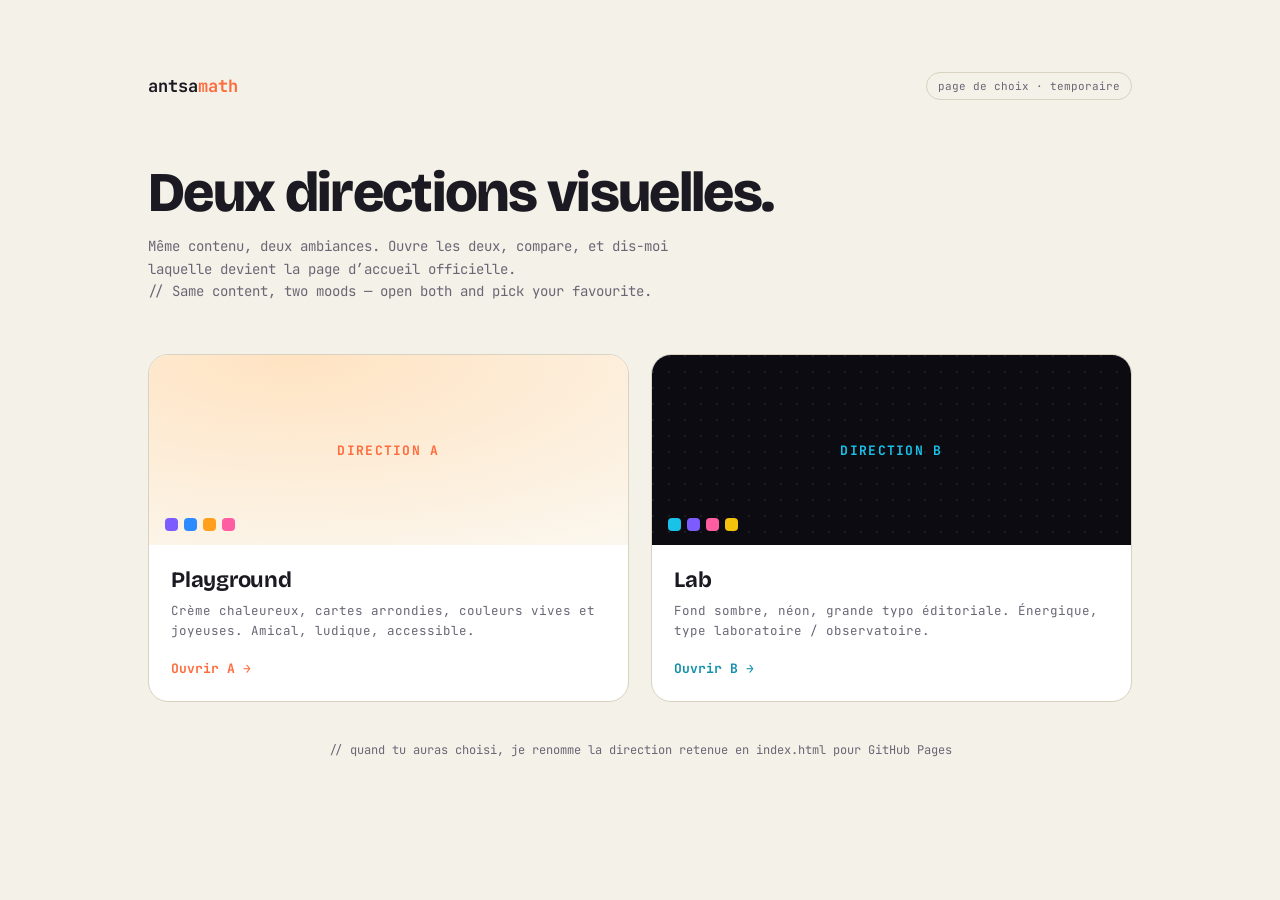
==== index.html @ d4db2d28 "accueil" ====
<!DOCTYPE html>
<html lang="fr">
<head>
<meta charset="UTF-8" />
<meta name="viewport" content="width=device-width, initial-scale=1.0" />
<title>antsamath — choisir une direction</title>
<link rel="preconnect" href="https://fonts.googleapis.com" />
<link rel="preconnect" href="https://fonts.gstatic.com" crossorigin />
<link href="https://fonts.googleapis.com/css2?family=Bricolage+Grotesque:opsz,wght@12..96,600;12..96,800&family=JetBrains+Mono:wght@500;700&display=swap" rel="stylesheet" />
<style>
  * { box-sizing: border-box; }
  :root {
    --bg: #F4F1E8; --ink: #1B1A22; --soft: #6A6675; --line: #DAD2C0;
    --disp: "Bricolage Grotesque", system-ui, sans-serif;
    --mono: "JetBrains Mono", ui-monospace, monospace;
  }
  body { margin: 0; font-family: var(--disp); background: var(--bg); color: var(--ink); min-height: 100vh; -webkit-font-smoothing: antialiased; }
  .wrap { max-width: 1080px; margin: 0 auto; padding: clamp(32px, 6vw, 72px) clamp(20px, 5vw, 48px) 56px; }
  .top { display: flex; align-items: center; justify-content: space-between; margin-bottom: clamp(36px, 7vw, 64px); }
  .brand { font-family: var(--mono); font-weight: 700; font-size: 17px; }
  .brand b { color: #FF6B3D; }
  .badge { font-family: var(--mono); font-size: 11px; color: var(--soft); border: 1px solid var(--line); padding: 6px 11px; border-radius: 999px; }
  h1 { font-weight: 800; letter-spacing: -.03em; font-size: clamp(30px, 6vw, 56px); line-height: 1.02; margin: 0 0 14px; text-wrap: balance; }
  .lede { font-family: var(--mono); font-size: 14px; color: var(--soft); max-width: 560px; line-height: 1.6; margin: 0 0 clamp(34px, 6vw, 52px); }
  .cards { display: grid; grid-template-columns: repeat(auto-fit, minmax(300px, 1fr)); gap: 22px; }
  .opt { display: flex; flex-direction: column; border: 1px solid var(--line); border-radius: 20px; overflow: hidden; background: #fff; transition: transform .2s, box-shadow .25s; }
  .opt:hover { transform: translateY(-6px); box-shadow: 0 22px 44px -22px rgba(0,0,0,.3); }
  .opt .preview { height: 190px; position: relative; overflow: hidden; }
  .opt.a .preview { background: radial-gradient(120% 120% at 30% 0%, #FFE3C2, #FBF7EE); }
  .opt.b .preview { background: #0B0B11; background-image: radial-gradient(circle at 1px 1px, rgba(255,255,255,.07) 1px, transparent 0); background-size: 16px 16px; }
  .opt .preview .glyph { position: absolute; inset: 0; display: grid; place-items: center; font-family: var(--mono); font-weight: 700; font-size: 13px; letter-spacing: .1em; text-transform: uppercase; }
  .opt.a .glyph { color: #FF6B3D; }
  .opt.b .glyph { color: #18C2E8; }
  .dots { position: absolute; bottom: 14px; left: 16px; display: flex; gap: 6px; }
  .dots i { width: 13px; height: 13px; border-radius: 4px; display: block; }
  .opt .body { padding: 22px 22px 24px; }
  .opt .body h2 { font-size: 22px; margin: 0 0 8px; letter-spacing: -.01em; }
  .opt .body p { font-family: var(--mono); font-size: 12.5px; color: var(--soft); line-height: 1.55; margin: 0 0 18px; }
  .go { font-family: var(--mono); font-size: 13px; font-weight: 700; display: inline-flex; align-items: center; gap: 8px; }
  .opt.a .go { color: #FF6B3D; }
  .opt.b .go { color: #1390ac; }
  .foot { font-family: var(--mono); font-size: 12px; color: var(--soft); margin-top: 40px; text-align: center; }
  a { color: inherit; text-decoration: none; }
</style>
</head>
<body>
  <div class="wrap">
    <div class="top">
      <span class="brand">antsa<b>math</b></span>
      <span class="badge">page de choix · temporaire</span>
    </div>
    <h1>Deux directions visuelles.</h1>
    <p class="lede">Même contenu, deux ambiances. Ouvre les deux, compare, et dis-moi laquelle devient la page d’accueil officielle. <br/>// Same content, two moods — open both and pick your favourite.</p>

    <div class="cards">
      <a class="opt a" href="playground.html">
        <div class="preview">
          <span class="glyph">Direction A</span>
          <span class="dots"><i style="background:#7C5CFF"></i><i style="background:#2E8BFF"></i><i style="background:#FF9F1C"></i><i style="background:#FF5DA2"></i></span>
        </div>
        <div class="body">
          <h2>Playground</h2>
          <p>Crème chaleureux, cartes arrondies, couleurs vives et joyeuses. Amical, ludique, accessible.</p>
          <span class="go">Ouvrir A →</span>
        </div>
      </a>

      <a class="opt b" href="lab.html">
        <div class="preview">
          <span class="glyph">Direction B</span>
          <span class="dots"><i style="background:#18C2E8"></i><i style="background:#7C5CFF"></i><i style="background:#FF5DA2"></i><i style="background:#F4C20D"></i></span>
        </div>
        <div class="body">
          <h2>Lab</h2>
          <p>Fond sombre, néon, grande typo éditoriale. Énergique, type laboratoire / observatoire.</p>
          <span class="go">Ouvrir B →</span>
        </div>
      </a>
    </div>

    <p class="foot">// quand tu auras choisi, je renomme la direction retenue en index.html pour GitHub Pages</p>
  </div>
</body>
</html>
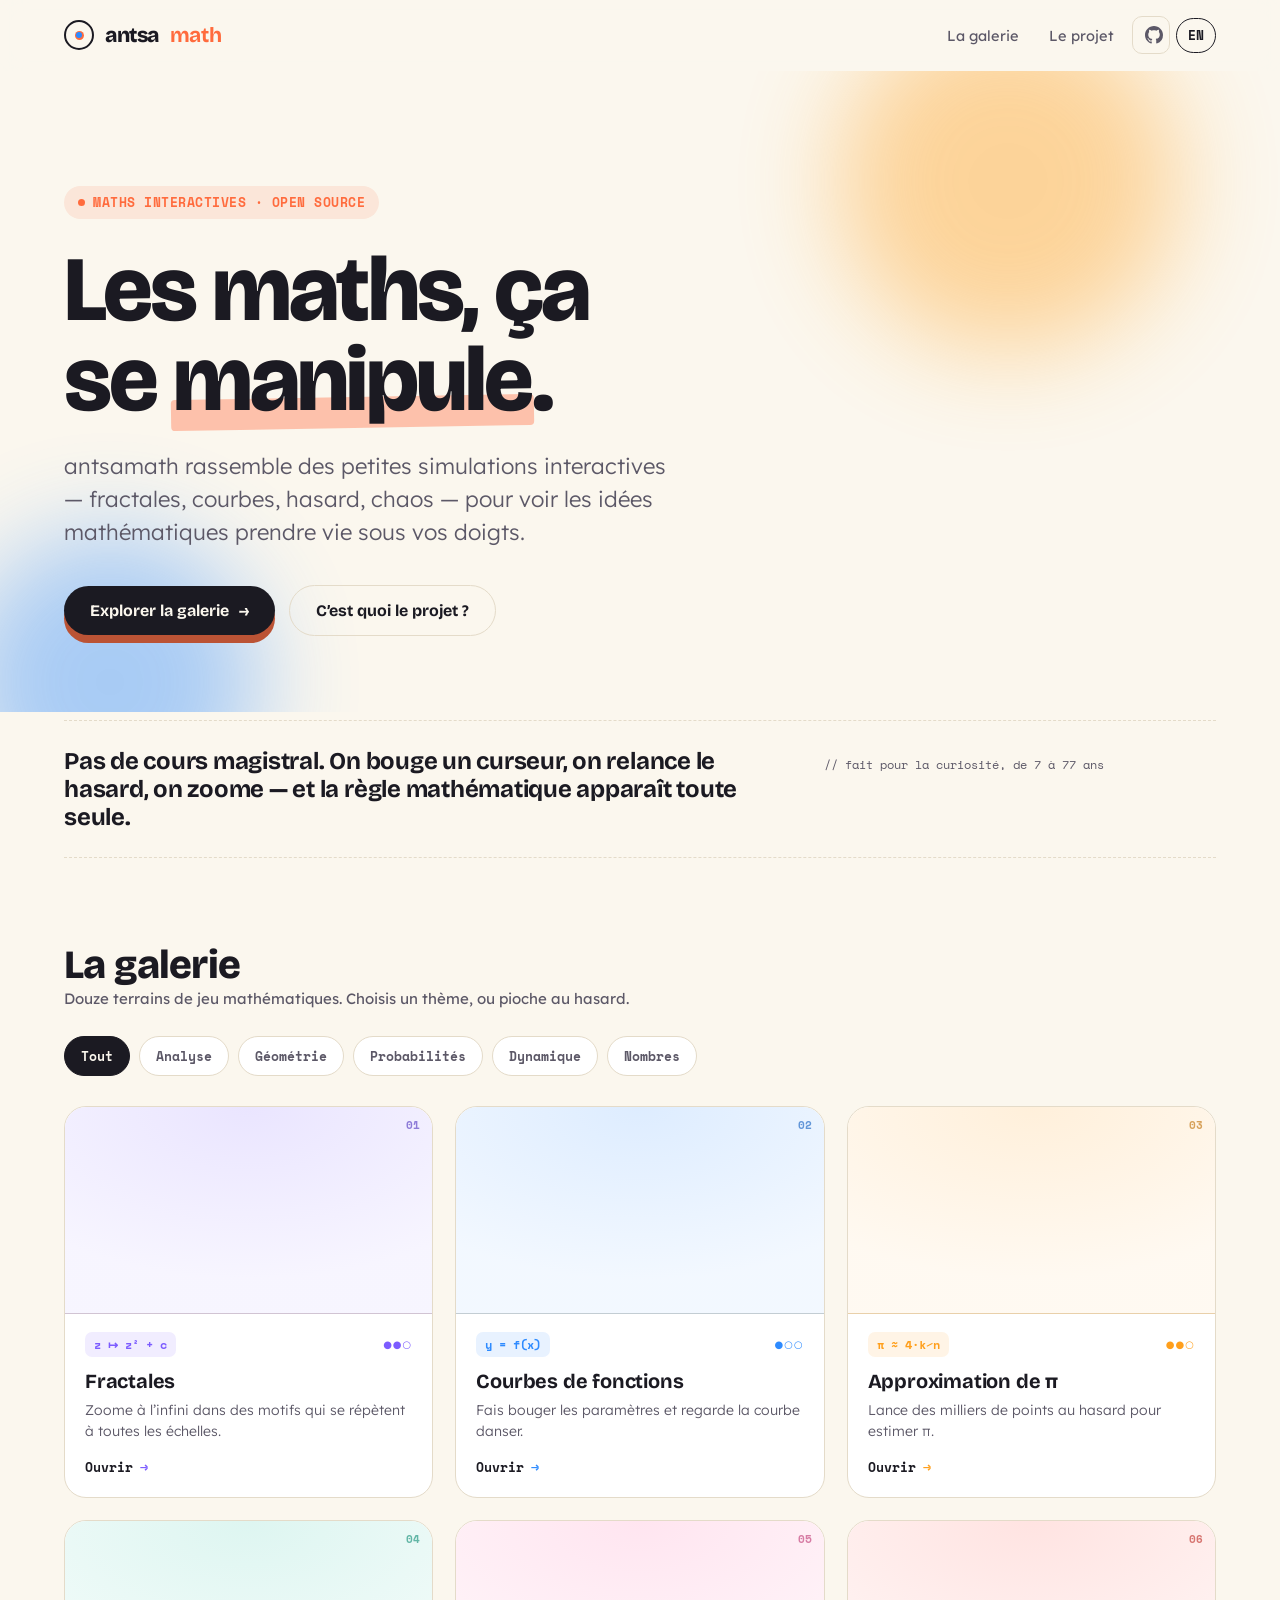
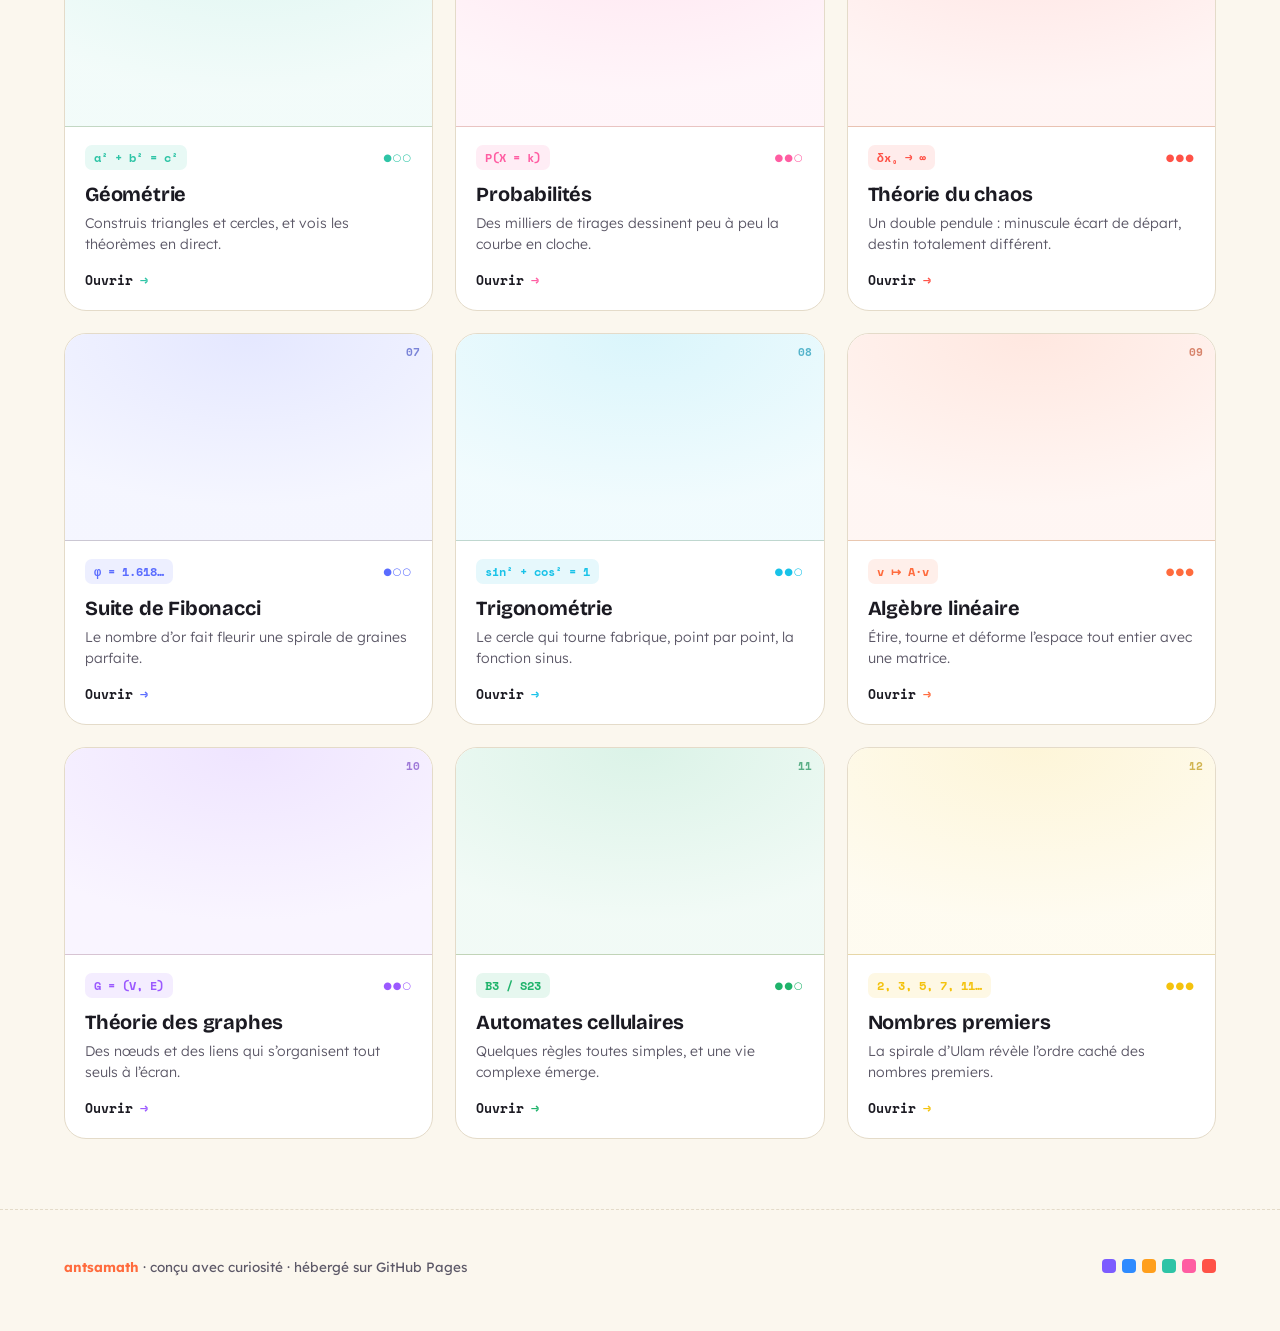
==== commit 8b58d8fd: "accueil vaovao" ====
--- a/index.html
+++ b/index.html
@@ -3,82 +3,242 @@
 <head>
 <meta charset="UTF-8" />
 <meta name="viewport" content="width=device-width, initial-scale=1.0" />
-<title>antsamath — choisir une direction</title>
+<title>antsamath — jouer avec les maths</title>
 <link rel="preconnect" href="https://fonts.googleapis.com" />
 <link rel="preconnect" href="https://fonts.gstatic.com" crossorigin />
-<link href="https://fonts.googleapis.com/css2?family=Bricolage+Grotesque:opsz,wght@12..96,600;12..96,800&family=JetBrains+Mono:wght@500;700&display=swap" rel="stylesheet" />
+<link href="https://fonts.googleapis.com/css2?family=Bricolage+Grotesque:opsz,wght@12..96,500;12..96,700;12..96,800&family=Lexend:wght@300;400;500;600&family=Space+Mono:wght@400;700&display=swap" rel="stylesheet" />
 <style>
+  :root {
+    --bg: #FBF7EE;
+    --bg-2: #F3ECDD;
+    --ink: #1B1A22;
+    --ink-soft: #5C5867;
+    --line: #E4DBC9;
+    --card: #FFFFFF;
+    --accent: #FF6B3D;
+    --display: "Bricolage Grotesque", system-ui, sans-serif;
+    --body: "Lexend", system-ui, sans-serif;
+    --mono: "Space Mono", ui-monospace, monospace;
+    --r: 22px;
+  }
   * { box-sizing: border-box; }
-  :root {
-    --bg: #F4F1E8; --ink: #1B1A22; --soft: #6A6675; --line: #DAD2C0;
-    --disp: "Bricolage Grotesque", system-ui, sans-serif;
-    --mono: "JetBrains Mono", ui-monospace, monospace;
-  }
-  body { margin: 0; font-family: var(--disp); background: var(--bg); color: var(--ink); min-height: 100vh; -webkit-font-smoothing: antialiased; }
-  .wrap { max-width: 1080px; margin: 0 auto; padding: clamp(32px, 6vw, 72px) clamp(20px, 5vw, 48px) 56px; }
-  .top { display: flex; align-items: center; justify-content: space-between; margin-bottom: clamp(36px, 7vw, 64px); }
-  .brand { font-family: var(--mono); font-weight: 700; font-size: 17px; }
-  .brand b { color: #FF6B3D; }
-  .badge { font-family: var(--mono); font-size: 11px; color: var(--soft); border: 1px solid var(--line); padding: 6px 11px; border-radius: 999px; }
-  h1 { font-weight: 800; letter-spacing: -.03em; font-size: clamp(30px, 6vw, 56px); line-height: 1.02; margin: 0 0 14px; text-wrap: balance; }
-  .lede { font-family: var(--mono); font-size: 14px; color: var(--soft); max-width: 560px; line-height: 1.6; margin: 0 0 clamp(34px, 6vw, 52px); }
-  .cards { display: grid; grid-template-columns: repeat(auto-fit, minmax(300px, 1fr)); gap: 22px; }
-  .opt { display: flex; flex-direction: column; border: 1px solid var(--line); border-radius: 20px; overflow: hidden; background: #fff; transition: transform .2s, box-shadow .25s; }
-  .opt:hover { transform: translateY(-6px); box-shadow: 0 22px 44px -22px rgba(0,0,0,.3); }
-  .opt .preview { height: 190px; position: relative; overflow: hidden; }
-  .opt.a .preview { background: radial-gradient(120% 120% at 30% 0%, #FFE3C2, #FBF7EE); }
-  .opt.b .preview { background: #0B0B11; background-image: radial-gradient(circle at 1px 1px, rgba(255,255,255,.07) 1px, transparent 0); background-size: 16px 16px; }
-  .opt .preview .glyph { position: absolute; inset: 0; display: grid; place-items: center; font-family: var(--mono); font-weight: 700; font-size: 13px; letter-spacing: .1em; text-transform: uppercase; }
-  .opt.a .glyph { color: #FF6B3D; }
-  .opt.b .glyph { color: #18C2E8; }
-  .dots { position: absolute; bottom: 14px; left: 16px; display: flex; gap: 6px; }
-  .dots i { width: 13px; height: 13px; border-radius: 4px; display: block; }
-  .opt .body { padding: 22px 22px 24px; }
-  .opt .body h2 { font-size: 22px; margin: 0 0 8px; letter-spacing: -.01em; }
-  .opt .body p { font-family: var(--mono); font-size: 12.5px; color: var(--soft); line-height: 1.55; margin: 0 0 18px; }
-  .go { font-family: var(--mono); font-size: 13px; font-weight: 700; display: inline-flex; align-items: center; gap: 8px; }
-  .opt.a .go { color: #FF6B3D; }
-  .opt.b .go { color: #1390ac; }
-  .foot { font-family: var(--mono); font-size: 12px; color: var(--soft); margin-top: 40px; text-align: center; }
+  html { scroll-behavior: smooth; }
+  body {
+    margin: 0;
+    font-family: var(--body);
+    background: var(--bg);
+    color: var(--ink);
+    -webkit-font-smoothing: antialiased;
+    overflow-x: hidden;
+  }
   a { color: inherit; text-decoration: none; }
+
+  /* ---------- NAV ---------- */
+  .nav {
+    position: sticky; top: 0; z-index: 50;
+    display: flex; align-items: center; gap: 18px;
+    padding: 16px clamp(18px, 5vw, 64px);
+    background: color-mix(in srgb, var(--bg) 82%, transparent);
+    backdrop-filter: blur(12px);
+    border-bottom: 1px solid transparent;
+    transition: border-color .3s, background .3s;
+  }
+  .nav.scrolled { border-bottom-color: var(--line); }
+  .brand { display: flex; align-items: center; gap: 11px; font-family: var(--display); font-weight: 800; font-size: 21px; letter-spacing: -.02em; }
+  .brand-mark { width: 30px; height: 30px; position: relative; flex: none; }
+  .brand-mark .orbit { position: absolute; inset: 0; border: 2px solid var(--ink); border-radius: 50%; }
+  .brand-mark .sun { position: absolute; top: 50%; left: 50%; width: 9px; height: 9px; margin: -4.5px; border-radius: 50%; background: var(--accent); }
+  .brand-mark .moon { position: absolute; top: 50%; left: 50%; width: 6px; height: 6px; margin: -3px; border-radius: 50%; background: #2E8BFF; transform-origin: -7px center; animation: orbit 4.5s linear infinite; }
+  @keyframes orbit { to { transform: rotate(360deg); } }
+  .brand b { color: var(--accent); }
+  .nav-spacer { flex: 1; }
+  .nav-links { display: flex; align-items: center; gap: 6px; }
+  .nav-links a { font-size: 14.5px; color: var(--ink-soft); padding: 8px 12px; border-radius: 10px; transition: color .2s, background .2s; }
+  .nav-links a:hover { color: var(--ink); background: var(--bg-2); }
+  .langbtn {
+    font-family: var(--mono); font-size: 12.5px; font-weight: 700;
+    border: 1.5px solid var(--ink); background: transparent; color: var(--ink);
+    padding: 7px 11px; border-radius: 999px; cursor: pointer; transition: all .2s;
+  }
+  .langbtn:hover { background: var(--ink); color: var(--bg); }
+  .gh { display: inline-grid; place-items: center; width: 38px; height: 38px; border-radius: 999px; border: 1.5px solid var(--line); transition: all .2s; }
+  .gh:hover { border-color: var(--ink); transform: rotate(-8deg); }
+  .gh svg { width: 18px; height: 18px; }
+
+  /* ---------- HERO ---------- */
+  .hero { position: relative; padding: clamp(56px, 9vw, 120px) clamp(18px, 5vw, 64px) clamp(40px, 6vw, 80px); overflow: hidden; }
+  #hero-canvas { position: absolute; inset: -10% -5% auto -5%; width: 110%; height: 130%; opacity: .55; pointer-events: none; z-index: 0; }
+  .hero-blob { position: absolute; border-radius: 50%; filter: blur(50px); opacity: .4; z-index: 0; pointer-events: none; }
+  .hero-inner { position: relative; z-index: 2; max-width: 980px; }
+  .kicker {
+    display: inline-flex; align-items: center; gap: 8px;
+    font-family: var(--mono); font-size: 12.5px; font-weight: 700; letter-spacing: .04em; text-transform: uppercase;
+    color: var(--accent); background: color-mix(in srgb, var(--accent) 12%, var(--bg));
+    padding: 7px 14px; border-radius: 999px; margin-bottom: 26px;
+  }
+  .kicker .pulse { width: 7px; height: 7px; border-radius: 50%; background: var(--accent); animation: pulse 1.6s ease-in-out infinite; }
+  @keyframes pulse { 0%,100% { opacity: 1; transform: scale(1); } 50% { opacity: .4; transform: scale(.7); } }
+  .hero h1 {
+    font-family: var(--display); font-weight: 800; letter-spacing: -.03em; line-height: .98;
+    font-size: clamp(42px, 8vw, 92px); margin: 0 0 24px; text-wrap: balance;
+  }
+  .hero h1 .hl { position: relative; white-space: nowrap; }
+  .hero h1 .hl::after { content: ""; position: absolute; left: -2px; right: -2px; bottom: .08em; height: .34em; background: color-mix(in srgb, var(--accent) 38%, transparent); border-radius: 4px; z-index: -1; transform: rotate(-1deg); }
+  .hero p.lede { font-size: clamp(17px, 2.2vw, 22px); line-height: 1.5; color: var(--ink-soft); max-width: 620px; margin: 0 0 36px; font-weight: 300; }
+  .cta-row { display: flex; flex-wrap: wrap; gap: 14px; align-items: center; }
+  .btn {
+    display: inline-flex; align-items: center; gap: 10px;
+    font-family: var(--display); font-weight: 700; font-size: 16px;
+    padding: 15px 26px; border-radius: 999px; cursor: pointer; border: 0; transition: transform .15s, box-shadow .2s;
+  }
+  .btn-primary { background: var(--ink); color: var(--bg); box-shadow: 0 8px 0 0 color-mix(in srgb, var(--accent) 70%, var(--ink)); }
+  .btn-primary:hover { transform: translateY(-2px); box-shadow: 0 10px 0 0 color-mix(in srgb, var(--accent) 70%, var(--ink)); }
+  .btn-primary:active { transform: translateY(4px); box-shadow: 0 2px 0 0 color-mix(in srgb, var(--accent) 70%, var(--ink)); }
+  .btn-ghost { background: transparent; color: var(--ink); border: 1.5px solid var(--line); }
+  .btn-ghost:hover { border-color: var(--ink); transform: translateY(-2px); }
+
+  /* ---------- MISSION STRIP ---------- */
+  .mission { padding: 8px clamp(18px, 5vw, 64px) 6px; }
+  .mission-inner {
+    border-top: 1px dashed var(--line); border-bottom: 1px dashed var(--line);
+    padding: 26px 0; display: flex; flex-wrap: wrap; gap: 14px 40px; align-items: baseline;
+  }
+  .mission-inner .big { font-family: var(--display); font-weight: 700; font-size: clamp(18px, 2.4vw, 24px); letter-spacing: -.01em; max-width: 720px; }
+  .mission-inner .tag { font-family: var(--mono); font-size: 12px; color: var(--ink-soft); }
+
+  /* ---------- GALLERY ---------- */
+  .gallery-wrap { padding: clamp(44px, 6vw, 80px) clamp(18px, 5vw, 64px) 40px; }
+  .gh-head { display: flex; flex-wrap: wrap; align-items: flex-end; justify-content: space-between; gap: 18px; margin-bottom: 28px; }
+  .gh-head h2 { font-family: var(--display); font-weight: 800; font-size: clamp(26px, 4vw, 40px); letter-spacing: -.02em; margin: 0; }
+  .gh-head .sub { color: var(--ink-soft); font-size: 15px; }
+  .filters { display: flex; flex-wrap: wrap; gap: 9px; margin-bottom: 30px; }
+  .chip {
+    font-family: var(--mono); font-size: 13px; font-weight: 700;
+    padding: 9px 16px; border-radius: 999px; cursor: pointer;
+    border: 1.5px solid var(--line); background: var(--card); color: var(--ink-soft);
+    transition: all .18s;
+  }
+  .chip:hover { border-color: var(--ink); color: var(--ink); }
+  .chip.active { background: var(--ink); color: var(--bg); border-color: var(--ink); }
+
+  .grid { display: grid; grid-template-columns: repeat(auto-fill, minmax(280px, 1fr)); gap: 22px; }
+  .card {
+    display: flex; flex-direction: column; background: var(--card);
+    border: 1px solid var(--line); border-radius: var(--r); overflow: hidden;
+    transition: transform .22s cubic-bezier(.2,.9,.3,1.2), box-shadow .22s, border-color .22s;
+    position: relative;
+  }
+  .card.is-hidden { display: none; }
+  .card:hover { transform: translateY(-7px); border-color: color-mix(in srgb, var(--c) 55%, var(--line)); box-shadow: 0 18px 38px -16px color-mix(in srgb, var(--c) 60%, transparent); }
+  .thumb {
+    position: relative; aspect-ratio: 16 / 9;
+    background:
+      radial-gradient(120% 120% at 50% 0%, color-mix(in srgb, var(--c) 16%, #fff) 0%, color-mix(in srgb, var(--c) 6%, #fff) 70%);
+    border-bottom: 1px solid color-mix(in srgb, var(--c) 18%, var(--line));
+    transition: background .25s;
+  }
+  .card:hover .thumb { background: radial-gradient(120% 120% at 50% 0%, color-mix(in srgb, var(--c) 26%, #fff) 0%, color-mix(in srgb, var(--c) 10%, #fff) 70%); }
+  .thumb canvas { position: absolute; inset: 0; width: 100%; height: 100%; }
+  .thumb .num { position: absolute; top: 10px; right: 12px; font-family: var(--mono); font-size: 11px; font-weight: 700; color: color-mix(in srgb, var(--c) 75%, var(--ink)); opacity: .7; }
+  .cbody { padding: 18px 20px 20px; display: flex; flex-direction: column; flex: 1; }
+  .ctop { display: flex; align-items: center; justify-content: space-between; gap: 10px; margin-bottom: 12px; }
+  .formula { font-family: var(--mono); font-size: 12px; font-weight: 700; color: var(--c); background: color-mix(in srgb, var(--c) 11%, #fff); padding: 4px 9px; border-radius: 7px; white-space: nowrap; }
+  .level { font-size: 10px; letter-spacing: 1px; color: var(--c); }
+  .ctitle { font-family: var(--display); font-weight: 700; font-size: 20px; letter-spacing: -.01em; margin: 0 0 7px; }
+  .cdesc { font-size: 14px; line-height: 1.5; color: var(--ink-soft); margin: 0 0 16px; font-weight: 300; flex: 1; }
+  .copen { display: inline-flex; align-items: center; gap: 7px; font-family: var(--mono); font-size: 12.5px; font-weight: 700; color: var(--ink); }
+  .copen-arr { transition: transform .2s; color: var(--c); }
+  .card:hover .copen-arr { transform: translateX(5px); }
+
+  /* ---------- FOOTER ---------- */
+  footer { padding: 48px clamp(18px, 5vw, 64px) 56px; border-top: 1px dashed var(--line); margin-top: 30px; }
+  .foot-inner { display: flex; flex-wrap: wrap; gap: 20px; align-items: center; justify-content: space-between; }
+  .foot-inner .fnote { font-size: 13.5px; color: var(--ink-soft); }
+  .foot-inner .fnote b { color: var(--accent); }
+  .swatches { display: flex; gap: 6px; }
+  .swatches i { width: 14px; height: 14px; border-radius: 4px; display: block; }
+
+  /* ---------- TOAST ---------- */
+  .toast {
+    position: fixed; left: 50%; bottom: 28px; transform: translate(-50%, 20px);
+    background: var(--ink); color: var(--bg); font-family: var(--mono); font-size: 13px; font-weight: 700;
+    padding: 13px 20px; border-radius: 999px; z-index: 100; opacity: 0; pointer-events: none;
+    transition: opacity .25s, transform .25s; box-shadow: 0 14px 30px -10px rgba(0,0,0,.4);
+  }
+  .toast.show { opacity: 1; transform: translate(-50%, 0); }
+
+  @media (max-width: 640px) {
+    .nav-links a:not(.gh) { display: none; }
+  }
 </style>
 </head>
 <body>
-  <div class="wrap">
-    <div class="top">
-      <span class="brand">antsa<b>math</b></span>
-      <span class="badge">page de choix · temporaire</span>
-    </div>
-    <h1>Deux directions visuelles.</h1>
-    <p class="lede">Même contenu, deux ambiances. Ouvre les deux, compare, et dis-moi laquelle devient la page d’accueil officielle. <br/>// Same content, two moods — open both and pick your favourite.</p>
-
-    <div class="cards">
-      <a class="opt a" href="playground.html">
-        <div class="preview">
-          <span class="glyph">Direction A</span>
-          <span class="dots"><i style="background:#7C5CFF"></i><i style="background:#2E8BFF"></i><i style="background:#FF9F1C"></i><i style="background:#FF5DA2"></i></span>
-        </div>
-        <div class="body">
-          <h2>Playground</h2>
-          <p>Crème chaleureux, cartes arrondies, couleurs vives et joyeuses. Amical, ludique, accessible.</p>
-          <span class="go">Ouvrir A →</span>
-        </div>
+  <nav class="nav" id="nav">
+    <a href="#" class="brand">
+      <span class="brand-mark"><span class="orbit"></span><span class="sun"></span><span class="moon"></span></span>
+      antsa<b>math</b>
+    </a>
+    <span class="nav-spacer"></span>
+    <div class="nav-links">
+      <a href="#galerie" data-fr="La galerie" data-en="The gallery">La galerie</a>
+      <a href="#mission" data-fr="Le projet" data-en="The project">Le projet</a>
+      <a class="gh" href="https://github.com" target="_blank" rel="noopener" aria-label="GitHub">
+        <svg viewBox="0 0 16 16" fill="currentColor"><path d="M8 0C3.58 0 0 3.58 0 8c0 3.54 2.29 6.53 5.47 7.59.4.07.55-.17.55-.38 0-.19-.01-.82-.01-1.49-2.01.37-2.53-.49-2.69-.94-.09-.23-.48-.94-.82-1.13-.28-.15-.68-.52-.01-.53.63-.01 1.08.58 1.23.82.72 1.21 1.87.87 2.33.66.07-.52.28-.87.51-1.07-1.78-.2-3.64-.89-3.64-3.95 0-.87.31-1.59.82-2.15-.08-.2-.36-1.02.08-2.12 0 0 .67-.21 2.2.82.64-.18 1.32-.27 2-.27.68 0 1.36.09 2 .27 1.53-1.04 2.2-.82 2.2-.82.44 1.1.16 1.92.08 2.12.51.56.82 1.27.82 2.15 0 3.07-1.87 3.75-3.65 3.95.29.25.54.73.54 1.48 0 1.07-.01 1.93-.01 2.2 0 .21.15.46.55.38A8.01 8.01 0 0016 8c0-4.42-3.58-8-8-8z"/></svg>
       </a>
-
-      <a class="opt b" href="lab.html">
-        <div class="preview">
-          <span class="glyph">Direction B</span>
-          <span class="dots"><i style="background:#18C2E8"></i><i style="background:#7C5CFF"></i><i style="background:#FF5DA2"></i><i style="background:#F4C20D"></i></span>
-        </div>
-        <div class="body">
-          <h2>Lab</h2>
-          <p>Fond sombre, néon, grande typo éditoriale. Énergique, type laboratoire / observatoire.</p>
-          <span class="go">Ouvrir B →</span>
-        </div>
-      </a>
-    </div>
-
-    <p class="foot">// quand tu auras choisi, je renomme la direction retenue en index.html pour GitHub Pages</p>
-  </div>
+      <button class="langbtn" type="button">EN</button>
+    </div>
+  </nav>
+
+  <header class="hero">
+    <canvas id="hero-canvas"></canvas>
+    <div class="hero-blob" style="width:340px;height:340px;background:#FF9F1C;top:-60px;right:8%;"></div>
+    <div class="hero-blob" style="width:300px;height:300px;background:#2E8BFF;bottom:-120px;left:-40px;"></div>
+    <div class="hero-inner">
+      <span class="kicker"><span class="pulse"></span><span data-fr="Maths interactives · open source" data-en="Interactive maths · open source">Maths interactives · open source</span></span>
+      <h1 data-html="1" data-fr="Les maths, ça se &lt;span class='hl'&gt;manipule&lt;/span&gt;." data-en="Maths you can &lt;span class='hl'&gt;play with&lt;/span&gt;.">Les maths, ça se <span class="hl">manipule</span>.</h1>
+      <p class="lede" data-fr="antsamath rassemble des petites simulations interactives — fractales, courbes, hasard, chaos — pour voir les idées mathématiques prendre vie sous vos doigts." data-en="antsamath gathers tiny interactive simulations — fractals, curves, randomness, chaos — so you can watch mathematical ideas come alive under your fingers.">antsamath rassemble des petites simulations interactives — fractales, courbes, hasard, chaos — pour voir les idées mathématiques prendre vie sous vos doigts.</p>
+      <div class="cta-row">
+        <a href="#galerie" class="btn btn-primary"><span data-fr="Explorer la galerie" data-en="Explore the gallery">Explorer la galerie</span> →</a>
+        <a href="#mission" class="btn btn-ghost" data-fr="C’est quoi le projet ?" data-en="What is this?">C’est quoi le projet ?</a>
+      </div>
+    </div>
+  </header>
+
+  <section class="mission" id="mission">
+    <div class="mission-inner">
+      <div class="big" data-fr="Pas de cours magistral. On bouge un curseur, on relance le hasard, on zoome — et la règle mathématique apparaît toute seule." data-en="No lecture. Move a slider, reroll the randomness, zoom in — and the maths rule reveals itself.">Pas de cours magistral. On bouge un curseur, on relance le hasard, on zoome — et la règle mathématique apparaît toute seule.</div>
+      <div class="tag" data-fr="// fait pour la curiosité, de 7 à 77 ans" data-en="// built for the curious, ages 7 to 77">// fait pour la curiosité, de 7 à 77 ans</div>
+    </div>
+  </section>
+
+  <main class="gallery-wrap" id="galerie">
+    <div class="gh-head">
+      <div>
+        <h2 data-fr="La galerie" data-en="The gallery">La galerie</h2>
+        <div class="sub" data-fr="Douze terrains de jeu mathématiques. Choisis un thème, ou pioche au hasard." data-en="Twelve mathematical playgrounds. Pick a theme, or dive in at random.">Douze terrains de jeu mathématiques. Choisis un thème, ou pioche au hasard.</div>
+      </div>
+    </div>
+    <div class="filters" id="filters"></div>
+    <div class="grid" id="gallery"></div>
+  </main>
+
+  <footer>
+    <div class="foot-inner">
+      <div class="fnote"><b>antsamath</b> · <span data-fr="conçu avec curiosité · hébergé sur GitHub Pages" data-en="made with curiosity · hosted on GitHub Pages">conçu avec curiosité · hébergé sur GitHub Pages</span></div>
+      <div class="swatches" aria-hidden="true">
+        <i style="background:#7C5CFF"></i><i style="background:#2E8BFF"></i><i style="background:#FF9F1C"></i><i style="background:#2EC4A6"></i><i style="background:#FF5DA2"></i><i style="background:#FF5247"></i>
+      </div>
+    </div>
+  </footer>
+
+  <script src="assets/sketches.js"></script>
+  <script src="assets/modules.js"></script>
+  <script src="assets/app.js"></script>
+  <script>
+    initPage({ sketch: "heroLissajous", colors: ["#FF6B3D", "#2E8BFF", "#FF9F1C", "#7C5CFF", "#2EC4A6"], fps: 60 });
+    const nav = document.getElementById("nav");
+    const onScroll = () => nav.classList.toggle("scrolled", window.scrollY > 8);
+    window.addEventListener("scroll", onScroll, { passive: true }); onScroll();
+  </script>
 </body>
 </html>
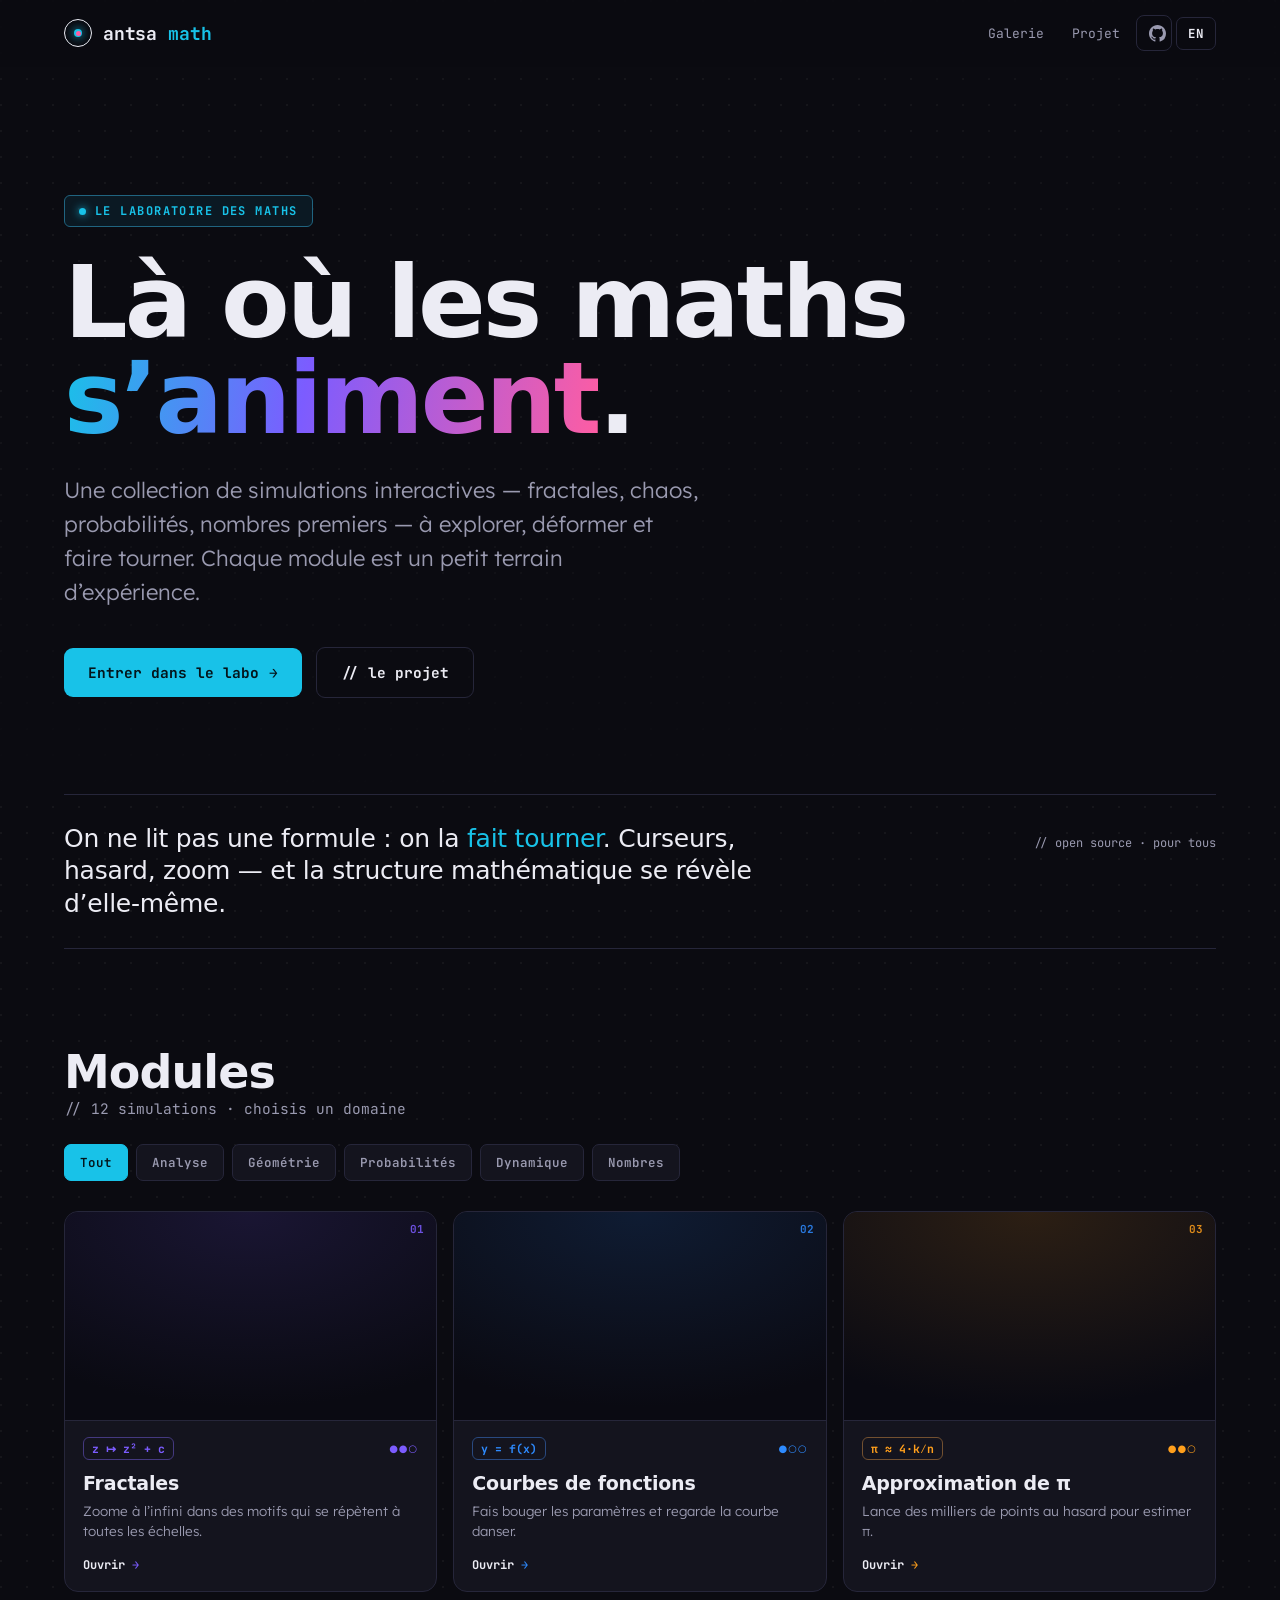
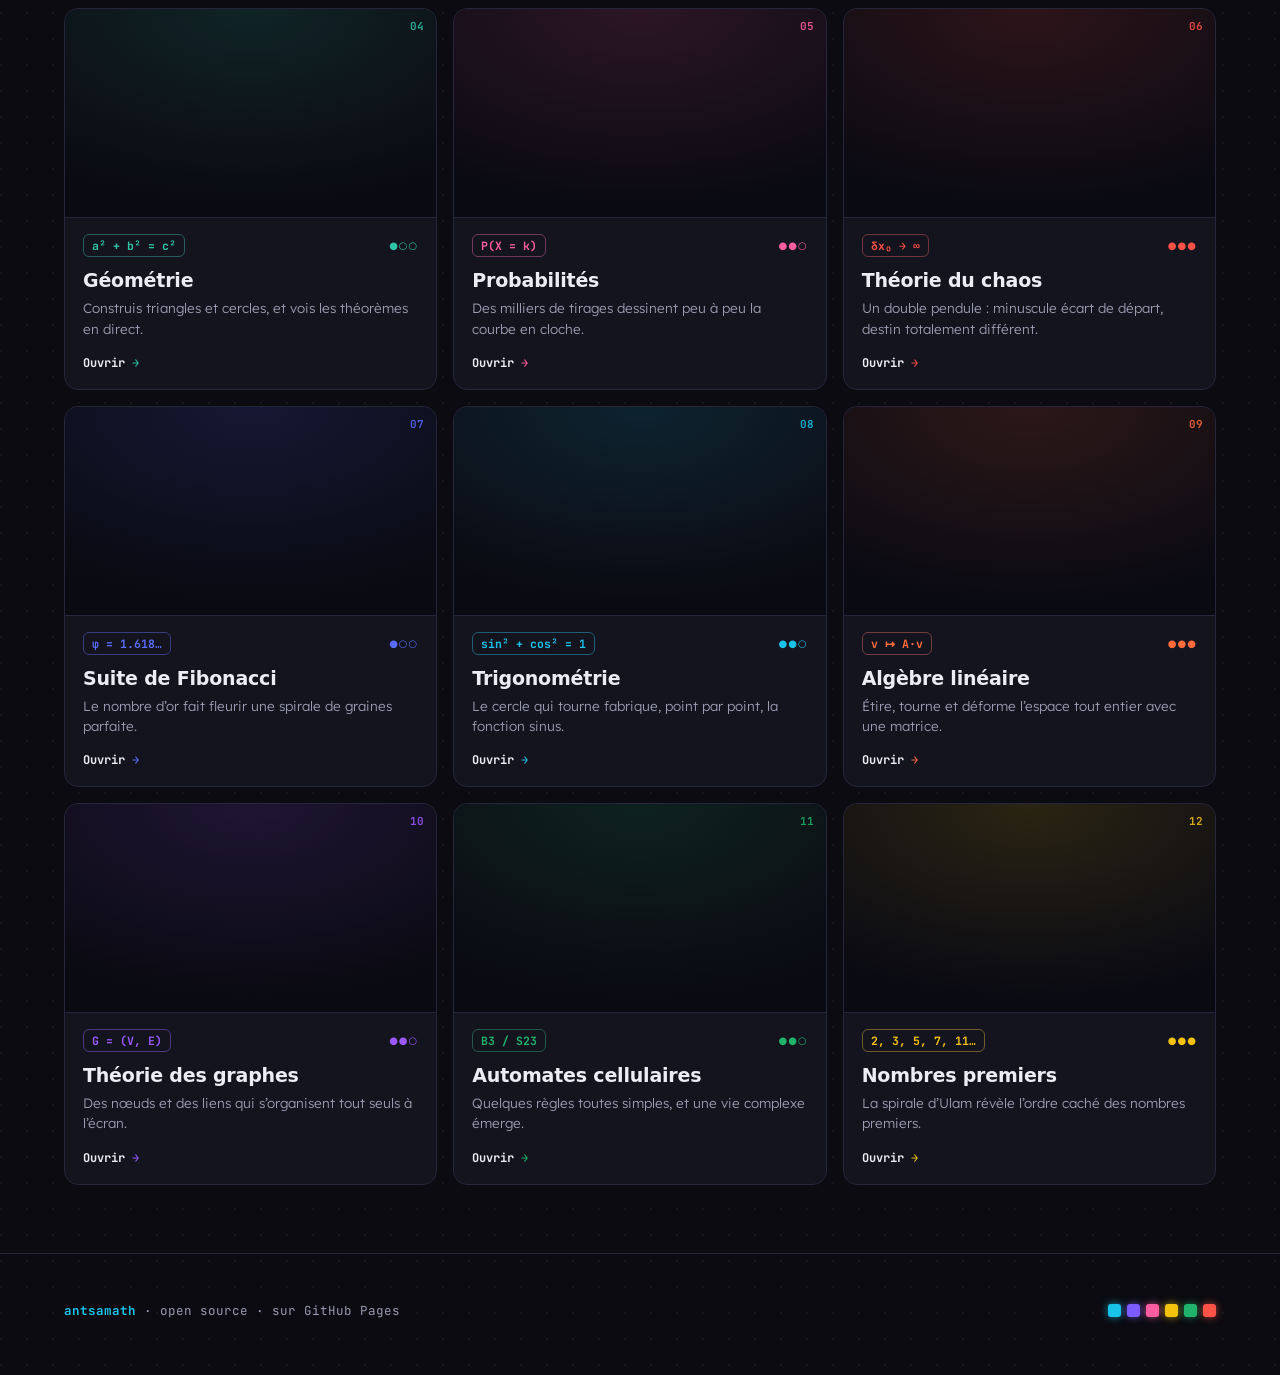
==== commit 6a28dfcb: "theme sombre" ====
--- a/index.html
+++ b/index.html
@@ -3,33 +3,31 @@
 <head>
 <meta charset="UTF-8" />
 <meta name="viewport" content="width=device-width, initial-scale=1.0" />
-<title>antsamath — jouer avec les maths</title>
+<title>antsamath — le laboratoire des maths</title>
 <link rel="preconnect" href="https://fonts.googleapis.com" />
 <link rel="preconnect" href="https://fonts.gstatic.com" crossorigin />
-<link href="https://fonts.googleapis.com/css2?family=Bricolage+Grotesque:opsz,wght@12..96,500;12..96,700;12..96,800&family=Lexend:wght@300;400;500;600&family=Space+Mono:wght@400;700&display=swap" rel="stylesheet" />
+<link href="https://fonts.googleapis.com/css2?family=Space+Grotesk:wght@400;500;600;700&family=Lexend:wght@300;400;500&family=JetBrains+Mono:wght@400;600;700&display=swap" rel="stylesheet" />
 <style>
   :root {
-    --bg: #FBF7EE;
-    --bg-2: #F3ECDD;
-    --ink: #1B1A22;
-    --ink-soft: #5C5867;
-    --line: #E4DBC9;
-    --card: #FFFFFF;
-    --accent: #FF6B3D;
-    --display: "Bricolage Grotesque", system-ui, sans-serif;
+    --bg: #0B0B11;
+    --bg-2: #13131C;
+    --panel: #14141E;
+    --ink: #ECECF4;
+    --ink-soft: #9A9AB0;
+    --line: #26263A;
+    --accent: #18C2E8;
+    --display: "Space Grotesk", system-ui, sans-serif;
     --body: "Lexend", system-ui, sans-serif;
-    --mono: "Space Mono", ui-monospace, monospace;
-    --r: 22px;
+    --mono: "JetBrains Mono", ui-monospace, monospace;
   }
   * { box-sizing: border-box; }
   html { scroll-behavior: smooth; }
   body {
-    margin: 0;
-    font-family: var(--body);
+    margin: 0; font-family: var(--body); color: var(--ink);
     background: var(--bg);
-    color: var(--ink);
-    -webkit-font-smoothing: antialiased;
-    overflow-x: hidden;
+    background-image: radial-gradient(circle at 1px 1px, rgba(255,255,255,.045) 1px, transparent 0);
+    background-size: 26px 26px;
+    -webkit-font-smoothing: antialiased; overflow-x: hidden;
   }
   a { color: inherit; text-decoration: none; }
 
@@ -37,139 +35,100 @@
   .nav {
     position: sticky; top: 0; z-index: 50;
     display: flex; align-items: center; gap: 18px;
-    padding: 16px clamp(18px, 5vw, 64px);
-    background: color-mix(in srgb, var(--bg) 82%, transparent);
+    padding: 15px clamp(18px, 5vw, 64px);
+    background: color-mix(in srgb, var(--bg) 78%, transparent);
     backdrop-filter: blur(12px);
-    border-bottom: 1px solid transparent;
-    transition: border-color .3s, background .3s;
+    border-bottom: 1px solid transparent; transition: border-color .3s;
   }
   .nav.scrolled { border-bottom-color: var(--line); }
-  .brand { display: flex; align-items: center; gap: 11px; font-family: var(--display); font-weight: 800; font-size: 21px; letter-spacing: -.02em; }
-  .brand-mark { width: 30px; height: 30px; position: relative; flex: none; }
-  .brand-mark .orbit { position: absolute; inset: 0; border: 2px solid var(--ink); border-radius: 50%; }
-  .brand-mark .sun { position: absolute; top: 50%; left: 50%; width: 9px; height: 9px; margin: -4.5px; border-radius: 50%; background: var(--accent); }
-  .brand-mark .moon { position: absolute; top: 50%; left: 50%; width: 6px; height: 6px; margin: -3px; border-radius: 50%; background: #2E8BFF; transform-origin: -7px center; animation: orbit 4.5s linear infinite; }
+  .brand { display: flex; align-items: center; gap: 11px; font-family: var(--mono); font-weight: 700; font-size: 18px; letter-spacing: -.01em; }
+  .brand-mark { width: 28px; height: 28px; position: relative; flex: none; }
+  .brand-mark .orbit { position: absolute; inset: 0; border: 1.5px solid var(--ink); border-radius: 50%; }
+  .brand-mark .sun { position: absolute; top: 50%; left: 50%; width: 8px; height: 8px; margin: -4px; border-radius: 50%; background: var(--accent); box-shadow: 0 0 10px var(--accent); }
+  .brand-mark .moon { position: absolute; top: 50%; left: 50%; width: 5px; height: 5px; margin: -2.5px; border-radius: 50%; background: #FF5DA2; transform-origin: -7px center; animation: orbit 4.5s linear infinite; }
   @keyframes orbit { to { transform: rotate(360deg); } }
   .brand b { color: var(--accent); }
   .nav-spacer { flex: 1; }
-  .nav-links { display: flex; align-items: center; gap: 6px; }
-  .nav-links a { font-size: 14.5px; color: var(--ink-soft); padding: 8px 12px; border-radius: 10px; transition: color .2s, background .2s; }
+  .nav-links { display: flex; align-items: center; gap: 4px; }
+  .nav-links a { font-family: var(--mono); font-size: 13px; color: var(--ink-soft); padding: 8px 12px; border-radius: 8px; transition: color .2s, background .2s; }
   .nav-links a:hover { color: var(--ink); background: var(--bg-2); }
-  .langbtn {
-    font-family: var(--mono); font-size: 12.5px; font-weight: 700;
-    border: 1.5px solid var(--ink); background: transparent; color: var(--ink);
-    padding: 7px 11px; border-radius: 999px; cursor: pointer; transition: all .2s;
-  }
-  .langbtn:hover { background: var(--ink); color: var(--bg); }
-  .gh { display: inline-grid; place-items: center; width: 38px; height: 38px; border-radius: 999px; border: 1.5px solid var(--line); transition: all .2s; }
-  .gh:hover { border-color: var(--ink); transform: rotate(-8deg); }
-  .gh svg { width: 18px; height: 18px; }
+  .langbtn { font-family: var(--mono); font-size: 12.5px; font-weight: 700; border: 1px solid var(--line); background: transparent; color: var(--ink); padding: 7px 11px; border-radius: 7px; cursor: pointer; transition: all .2s; }
+  .langbtn:hover { border-color: var(--accent); color: var(--accent); box-shadow: 0 0 14px -4px var(--accent); }
+  .gh { display: inline-grid; place-items: center; width: 36px; height: 36px; border-radius: 8px; border: 1px solid var(--line); transition: all .2s; }
+  .gh:hover { border-color: var(--accent); color: var(--accent); }
+  .gh svg { width: 17px; height: 17px; }
 
   /* ---------- HERO ---------- */
-  .hero { position: relative; padding: clamp(56px, 9vw, 120px) clamp(18px, 5vw, 64px) clamp(40px, 6vw, 80px); overflow: hidden; }
-  #hero-canvas { position: absolute; inset: -10% -5% auto -5%; width: 110%; height: 130%; opacity: .55; pointer-events: none; z-index: 0; }
-  .hero-blob { position: absolute; border-radius: 50%; filter: blur(50px); opacity: .4; z-index: 0; pointer-events: none; }
-  .hero-inner { position: relative; z-index: 2; max-width: 980px; }
-  .kicker {
-    display: inline-flex; align-items: center; gap: 8px;
-    font-family: var(--mono); font-size: 12.5px; font-weight: 700; letter-spacing: .04em; text-transform: uppercase;
-    color: var(--accent); background: color-mix(in srgb, var(--accent) 12%, var(--bg));
-    padding: 7px 14px; border-radius: 999px; margin-bottom: 26px;
-  }
-  .kicker .pulse { width: 7px; height: 7px; border-radius: 50%; background: var(--accent); animation: pulse 1.6s ease-in-out infinite; }
-  @keyframes pulse { 0%,100% { opacity: 1; transform: scale(1); } 50% { opacity: .4; transform: scale(.7); } }
-  .hero h1 {
-    font-family: var(--display); font-weight: 800; letter-spacing: -.03em; line-height: .98;
-    font-size: clamp(42px, 8vw, 92px); margin: 0 0 24px; text-wrap: balance;
-  }
-  .hero h1 .hl { position: relative; white-space: nowrap; }
-  .hero h1 .hl::after { content: ""; position: absolute; left: -2px; right: -2px; bottom: .08em; height: .34em; background: color-mix(in srgb, var(--accent) 38%, transparent); border-radius: 4px; z-index: -1; transform: rotate(-1deg); }
-  .hero p.lede { font-size: clamp(17px, 2.2vw, 22px); line-height: 1.5; color: var(--ink-soft); max-width: 620px; margin: 0 0 36px; font-weight: 300; }
+  .hero { position: relative; padding: clamp(60px, 10vw, 130px) clamp(18px, 5vw, 64px) clamp(48px, 7vw, 90px); overflow: hidden; }
+  #hero-canvas { position: absolute; inset: 0; width: 100%; height: 100%; opacity: .7; pointer-events: none; z-index: 0; }
+  .hero::after { content: ""; position: absolute; inset: 0; z-index: 1; pointer-events: none; background: radial-gradient(120% 90% at 30% 20%, transparent 30%, var(--bg) 92%); }
+  .hero-inner { position: relative; z-index: 2; max-width: 1000px; }
+  .kicker { display: inline-flex; align-items: center; gap: 9px; font-family: var(--mono); font-size: 12px; font-weight: 700; letter-spacing: .12em; text-transform: uppercase; color: var(--accent); border: 1px solid color-mix(in srgb, var(--accent) 40%, var(--line)); padding: 7px 14px; border-radius: 6px; margin-bottom: 28px; background: color-mix(in srgb, var(--accent) 8%, transparent); white-space: nowrap; }
+  .kicker .pulse { width: 7px; height: 7px; border-radius: 50%; background: var(--accent); box-shadow: 0 0 9px var(--accent); animation: pulse 1.6s ease-in-out infinite; }
+  @keyframes pulse { 0%,100% { opacity: 1; } 50% { opacity: .3; } }
+  .hero h1 { font-family: var(--display); font-weight: 700; letter-spacing: -.03em; line-height: .96; font-size: clamp(44px, 8.5vw, 100px); margin: 0 0 26px; text-wrap: balance; }
+  .hero h1 .hl { color: transparent; background: linear-gradient(100deg, #18C2E8, #7C5CFF 45%, #FF5DA2); -webkit-background-clip: text; background-clip: text; }
+  .hero p.lede { font-size: clamp(17px, 2.2vw, 22px); line-height: 1.55; color: var(--ink-soft); max-width: 640px; margin: 0 0 38px; font-weight: 300; }
   .cta-row { display: flex; flex-wrap: wrap; gap: 14px; align-items: center; }
-  .btn {
-    display: inline-flex; align-items: center; gap: 10px;
-    font-family: var(--display); font-weight: 700; font-size: 16px;
-    padding: 15px 26px; border-radius: 999px; cursor: pointer; border: 0; transition: transform .15s, box-shadow .2s;
-  }
-  .btn-primary { background: var(--ink); color: var(--bg); box-shadow: 0 8px 0 0 color-mix(in srgb, var(--accent) 70%, var(--ink)); }
-  .btn-primary:hover { transform: translateY(-2px); box-shadow: 0 10px 0 0 color-mix(in srgb, var(--accent) 70%, var(--ink)); }
-  .btn-primary:active { transform: translateY(4px); box-shadow: 0 2px 0 0 color-mix(in srgb, var(--accent) 70%, var(--ink)); }
-  .btn-ghost { background: transparent; color: var(--ink); border: 1.5px solid var(--line); }
-  .btn-ghost:hover { border-color: var(--ink); transform: translateY(-2px); }
+  .btn { display: inline-flex; align-items: center; gap: 10px; font-family: var(--mono); font-weight: 700; font-size: 14.5px; padding: 15px 24px; border-radius: 9px; cursor: pointer; border: 0; transition: transform .15s, box-shadow .25s, background .2s; }
+  .btn-primary { background: var(--accent); color: #04141a; box-shadow: 0 0 0 0 var(--accent); }
+  .btn-primary:hover { transform: translateY(-2px); box-shadow: 0 0 26px -4px var(--accent); }
+  .btn-ghost { background: transparent; color: var(--ink); border: 1px solid var(--line); }
+  .btn-ghost:hover { border-color: var(--accent); color: var(--accent); transform: translateY(-2px); }
 
   /* ---------- MISSION STRIP ---------- */
-  .mission { padding: 8px clamp(18px, 5vw, 64px) 6px; }
-  .mission-inner {
-    border-top: 1px dashed var(--line); border-bottom: 1px dashed var(--line);
-    padding: 26px 0; display: flex; flex-wrap: wrap; gap: 14px 40px; align-items: baseline;
-  }
-  .mission-inner .big { font-family: var(--display); font-weight: 700; font-size: clamp(18px, 2.4vw, 24px); letter-spacing: -.01em; max-width: 720px; }
+  .mission { padding: 6px clamp(18px, 5vw, 64px); }
+  .mission-inner { border-top: 1px solid var(--line); border-bottom: 1px solid var(--line); padding: 28px 0; display: flex; flex-wrap: wrap; gap: 14px 40px; align-items: baseline; justify-content: space-between; }
+  .mission-inner .big { font-family: var(--display); font-weight: 500; font-size: clamp(18px, 2.4vw, 25px); letter-spacing: -.01em; max-width: 760px; line-height: 1.3; }
+  .mission-inner .big em { font-style: normal; color: var(--accent); }
   .mission-inner .tag { font-family: var(--mono); font-size: 12px; color: var(--ink-soft); }
 
   /* ---------- GALLERY ---------- */
-  .gallery-wrap { padding: clamp(44px, 6vw, 80px) clamp(18px, 5vw, 64px) 40px; }
-  .gh-head { display: flex; flex-wrap: wrap; align-items: flex-end; justify-content: space-between; gap: 18px; margin-bottom: 28px; }
-  .gh-head h2 { font-family: var(--display); font-weight: 800; font-size: clamp(26px, 4vw, 40px); letter-spacing: -.02em; margin: 0; }
-  .gh-head .sub { color: var(--ink-soft); font-size: 15px; }
-  .filters { display: flex; flex-wrap: wrap; gap: 9px; margin-bottom: 30px; }
-  .chip {
-    font-family: var(--mono); font-size: 13px; font-weight: 700;
-    padding: 9px 16px; border-radius: 999px; cursor: pointer;
-    border: 1.5px solid var(--line); background: var(--card); color: var(--ink-soft);
-    transition: all .18s;
-  }
-  .chip:hover { border-color: var(--ink); color: var(--ink); }
-  .chip.active { background: var(--ink); color: var(--bg); border-color: var(--ink); }
-
-  .grid { display: grid; grid-template-columns: repeat(auto-fill, minmax(280px, 1fr)); gap: 22px; }
+  .gallery-wrap { padding: clamp(48px, 7vw, 90px) clamp(18px, 5vw, 64px) 40px; }
+  .gh-head { display: flex; flex-wrap: wrap; align-items: flex-end; justify-content: space-between; gap: 18px; margin-bottom: 26px; }
+  .gh-head h2 { font-family: var(--display); font-weight: 700; font-size: clamp(28px, 4.4vw, 46px); letter-spacing: -.02em; margin: 0; }
+  .gh-head .sub { color: var(--ink-soft); font-size: 14.5px; font-family: var(--mono); }
+  .filters { display: flex; flex-wrap: wrap; gap: 8px; margin-bottom: 30px; }
+  .chip { font-family: var(--mono); font-size: 12.5px; font-weight: 600; padding: 9px 15px; border-radius: 7px; cursor: pointer; border: 1px solid var(--line); background: var(--panel); color: var(--ink-soft); transition: all .18s; }
+  .chip:hover { border-color: color-mix(in srgb, var(--accent) 60%, var(--line)); color: var(--ink); }
+  .chip.active { background: var(--accent); color: #04141a; border-color: var(--accent); }
+
+  .grid { display: grid; grid-template-columns: repeat(auto-fill, minmax(290px, 1fr)); gap: 16px; }
   .card {
-    display: flex; flex-direction: column; background: var(--card);
-    border: 1px solid var(--line); border-radius: var(--r); overflow: hidden;
-    transition: transform .22s cubic-bezier(.2,.9,.3,1.2), box-shadow .22s, border-color .22s;
-    position: relative;
+    display: flex; flex-direction: column; background: var(--panel);
+    border: 1px solid var(--line); border-radius: 14px; overflow: hidden;
+    position: relative; transition: transform .2s, box-shadow .25s, border-color .25s;
   }
   .card.is-hidden { display: none; }
-  .card:hover { transform: translateY(-7px); border-color: color-mix(in srgb, var(--c) 55%, var(--line)); box-shadow: 0 18px 38px -16px color-mix(in srgb, var(--c) 60%, transparent); }
-  .thumb {
-    position: relative; aspect-ratio: 16 / 9;
-    background:
-      radial-gradient(120% 120% at 50% 0%, color-mix(in srgb, var(--c) 16%, #fff) 0%, color-mix(in srgb, var(--c) 6%, #fff) 70%);
-    border-bottom: 1px solid color-mix(in srgb, var(--c) 18%, var(--line));
-    transition: background .25s;
-  }
-  .card:hover .thumb { background: radial-gradient(120% 120% at 50% 0%, color-mix(in srgb, var(--c) 26%, #fff) 0%, color-mix(in srgb, var(--c) 10%, #fff) 70%); }
+  .card::before { content: ""; position: absolute; inset: 0; border-radius: 14px; padding: 1px; background: linear-gradient(160deg, color-mix(in srgb, var(--c) 60%, transparent), transparent 55%); -webkit-mask: linear-gradient(#000 0 0) content-box, linear-gradient(#000 0 0); -webkit-mask-composite: xor; mask-composite: exclude; opacity: 0; transition: opacity .25s; pointer-events: none; }
+  .card:hover { transform: translateY(-5px); border-color: color-mix(in srgb, var(--c) 45%, var(--line)); box-shadow: 0 20px 44px -22px color-mix(in srgb, var(--c) 90%, transparent); }
+  .card:hover::before { opacity: 1; }
+  .thumb { position: relative; aspect-ratio: 16 / 9; background: radial-gradient(130% 130% at 50% 0%, color-mix(in srgb, var(--c) 14%, #0a0a12) 0%, #0a0a12 72%); border-bottom: 1px solid var(--line); }
   .thumb canvas { position: absolute; inset: 0; width: 100%; height: 100%; }
-  .thumb .num { position: absolute; top: 10px; right: 12px; font-family: var(--mono); font-size: 11px; font-weight: 700; color: color-mix(in srgb, var(--c) 75%, var(--ink)); opacity: .7; }
-  .cbody { padding: 18px 20px 20px; display: flex; flex-direction: column; flex: 1; }
+  .thumb .num { position: absolute; top: 10px; right: 12px; font-family: var(--mono); font-size: 11px; font-weight: 700; color: var(--c); opacity: .85; }
+  .cbody { padding: 16px 18px 18px; display: flex; flex-direction: column; flex: 1; }
   .ctop { display: flex; align-items: center; justify-content: space-between; gap: 10px; margin-bottom: 12px; }
-  .formula { font-family: var(--mono); font-size: 12px; font-weight: 700; color: var(--c); background: color-mix(in srgb, var(--c) 11%, #fff); padding: 4px 9px; border-radius: 7px; white-space: nowrap; }
+  .formula { font-family: var(--mono); font-size: 11.5px; font-weight: 700; color: var(--c); border: 1px solid color-mix(in srgb, var(--c) 35%, var(--line)); padding: 3px 8px; border-radius: 6px; white-space: nowrap; }
   .level { font-size: 10px; letter-spacing: 1px; color: var(--c); }
-  .ctitle { font-family: var(--display); font-weight: 700; font-size: 20px; letter-spacing: -.01em; margin: 0 0 7px; }
-  .cdesc { font-size: 14px; line-height: 1.5; color: var(--ink-soft); margin: 0 0 16px; font-weight: 300; flex: 1; }
-  .copen { display: inline-flex; align-items: center; gap: 7px; font-family: var(--mono); font-size: 12.5px; font-weight: 700; color: var(--ink); }
+  .ctitle { font-family: var(--display); font-weight: 600; font-size: 19px; letter-spacing: -.01em; margin: 0 0 7px; }
+  .cdesc { font-size: 13.5px; line-height: 1.5; color: var(--ink-soft); margin: 0 0 16px; font-weight: 300; flex: 1; }
+  .copen { display: inline-flex; align-items: center; gap: 7px; font-family: var(--mono); font-size: 12px; font-weight: 700; color: var(--ink); }
   .copen-arr { transition: transform .2s; color: var(--c); }
   .card:hover .copen-arr { transform: translateX(5px); }
 
   /* ---------- FOOTER ---------- */
-  footer { padding: 48px clamp(18px, 5vw, 64px) 56px; border-top: 1px dashed var(--line); margin-top: 30px; }
+  footer { padding: 48px clamp(18px, 5vw, 64px) 56px; border-top: 1px solid var(--line); margin-top: 28px; }
   .foot-inner { display: flex; flex-wrap: wrap; gap: 20px; align-items: center; justify-content: space-between; }
-  .foot-inner .fnote { font-size: 13.5px; color: var(--ink-soft); }
+  .foot-inner .fnote { font-family: var(--mono); font-size: 12.5px; color: var(--ink-soft); }
   .foot-inner .fnote b { color: var(--accent); }
   .swatches { display: flex; gap: 6px; }
-  .swatches i { width: 14px; height: 14px; border-radius: 4px; display: block; }
+  .swatches i { width: 13px; height: 13px; border-radius: 3px; display: block; box-shadow: 0 0 8px -1px currentColor; }
 
   /* ---------- TOAST ---------- */
-  .toast {
-    position: fixed; left: 50%; bottom: 28px; transform: translate(-50%, 20px);
-    background: var(--ink); color: var(--bg); font-family: var(--mono); font-size: 13px; font-weight: 700;
-    padding: 13px 20px; border-radius: 999px; z-index: 100; opacity: 0; pointer-events: none;
-    transition: opacity .25s, transform .25s; box-shadow: 0 14px 30px -10px rgba(0,0,0,.4);
-  }
+  .toast { position: fixed; left: 50%; bottom: 28px; transform: translate(-50%, 20px); background: var(--panel); border: 1px solid var(--accent); color: var(--ink); font-family: var(--mono); font-size: 12.5px; font-weight: 700; padding: 13px 20px; border-radius: 9px; z-index: 100; opacity: 0; pointer-events: none; transition: opacity .25s, transform .25s; box-shadow: 0 0 30px -8px var(--accent); }
   .toast.show { opacity: 1; transform: translate(-50%, 0); }
 
-  @media (max-width: 640px) {
-    .nav-links a:not(.gh) { display: none; }
-  }
+  @media (max-width: 640px) { .nav-links a:not(.gh) { display: none; } }
 </style>
 </head>
 <body>
@@ -180,8 +139,8 @@
     </a>
     <span class="nav-spacer"></span>
     <div class="nav-links">
-      <a href="#galerie" data-fr="La galerie" data-en="The gallery">La galerie</a>
-      <a href="#mission" data-fr="Le projet" data-en="The project">Le projet</a>
+      <a href="#galerie" data-fr="Galerie" data-en="Gallery">Galerie</a>
+      <a href="#mission" data-fr="Projet" data-en="Project">Projet</a>
       <a class="gh" href="https://github.com" target="_blank" rel="noopener" aria-label="GitHub">
         <svg viewBox="0 0 16 16" fill="currentColor"><path d="M8 0C3.58 0 0 3.58 0 8c0 3.54 2.29 6.53 5.47 7.59.4.07.55-.17.55-.38 0-.19-.01-.82-.01-1.49-2.01.37-2.53-.49-2.69-.94-.09-.23-.48-.94-.82-1.13-.28-.15-.68-.52-.01-.53.63-.01 1.08.58 1.23.82.72 1.21 1.87.87 2.33.66.07-.52.28-.87.51-1.07-1.78-.2-3.64-.89-3.64-3.95 0-.87.31-1.59.82-2.15-.08-.2-.36-1.02.08-2.12 0 0 .67-.21 2.2.82.64-.18 1.32-.27 2-.27.68 0 1.36.09 2 .27 1.53-1.04 2.2-.82 2.2-.82.44 1.1.16 1.92.08 2.12.51.56.82 1.27.82 2.15 0 3.07-1.87 3.75-3.65 3.95.29.25.54.73.54 1.48 0 1.07-.01 1.93-.01 2.2 0 .21.15.46.55.38A8.01 8.01 0 0016 8c0-4.42-3.58-8-8-8z"/></svg>
       </a>
@@ -191,31 +150,29 @@
 
   <header class="hero">
     <canvas id="hero-canvas"></canvas>
-    <div class="hero-blob" style="width:340px;height:340px;background:#FF9F1C;top:-60px;right:8%;"></div>
-    <div class="hero-blob" style="width:300px;height:300px;background:#2E8BFF;bottom:-120px;left:-40px;"></div>
     <div class="hero-inner">
-      <span class="kicker"><span class="pulse"></span><span data-fr="Maths interactives · open source" data-en="Interactive maths · open source">Maths interactives · open source</span></span>
-      <h1 data-html="1" data-fr="Les maths, ça se &lt;span class='hl'&gt;manipule&lt;/span&gt;." data-en="Maths you can &lt;span class='hl'&gt;play with&lt;/span&gt;.">Les maths, ça se <span class="hl">manipule</span>.</h1>
-      <p class="lede" data-fr="antsamath rassemble des petites simulations interactives — fractales, courbes, hasard, chaos — pour voir les idées mathématiques prendre vie sous vos doigts." data-en="antsamath gathers tiny interactive simulations — fractals, curves, randomness, chaos — so you can watch mathematical ideas come alive under your fingers.">antsamath rassemble des petites simulations interactives — fractales, courbes, hasard, chaos — pour voir les idées mathématiques prendre vie sous vos doigts.</p>
+      <span class="kicker"><span class="pulse"></span><span data-fr="Le laboratoire des maths" data-en="The maths laboratory">Le laboratoire des maths</span></span>
+      <h1 data-html="1" data-fr="Là où les maths &lt;span class='hl'&gt;s’animent&lt;/span&gt;." data-en="Where maths &lt;span class='hl'&gt;come alive&lt;/span&gt;.">Là où les maths <span class="hl">s’animent</span>.</h1>
+      <p class="lede" data-fr="Une collection de simulations interactives — fractales, chaos, probabilités, nombres premiers — à explorer, déformer et faire tourner. Chaque module est un petit terrain d’expérience." data-en="A collection of interactive simulations — fractals, chaos, probability, prime numbers — to explore, bend and run. Each module is a small experiment to play with.">Une collection de simulations interactives — fractales, chaos, probabilités, nombres premiers — à explorer, déformer et faire tourner. Chaque module est un petit terrain d’expérience.</p>
       <div class="cta-row">
-        <a href="#galerie" class="btn btn-primary"><span data-fr="Explorer la galerie" data-en="Explore the gallery">Explorer la galerie</span> →</a>
-        <a href="#mission" class="btn btn-ghost" data-fr="C’est quoi le projet ?" data-en="What is this?">C’est quoi le projet ?</a>
+        <a href="#galerie" class="btn btn-primary"><span data-fr="Entrer dans le labo" data-en="Enter the lab">Entrer dans le labo</span> →</a>
+        <a href="#mission" class="btn btn-ghost" data-fr="// le projet" data-en="// the project">// le projet</a>
       </div>
     </div>
   </header>
 
   <section class="mission" id="mission">
     <div class="mission-inner">
-      <div class="big" data-fr="Pas de cours magistral. On bouge un curseur, on relance le hasard, on zoome — et la règle mathématique apparaît toute seule." data-en="No lecture. Move a slider, reroll the randomness, zoom in — and the maths rule reveals itself.">Pas de cours magistral. On bouge un curseur, on relance le hasard, on zoome — et la règle mathématique apparaît toute seule.</div>
-      <div class="tag" data-fr="// fait pour la curiosité, de 7 à 77 ans" data-en="// built for the curious, ages 7 to 77">// fait pour la curiosité, de 7 à 77 ans</div>
+      <div class="big" data-html="1" data-fr="On ne lit pas une formule : on la &lt;em&gt;fait tourner&lt;/em&gt;. Curseurs, hasard, zoom — et la structure mathématique se révèle d’elle-même." data-en="You don’t read a formula — you &lt;em&gt;run&lt;/em&gt; it. Sliders, randomness, zoom — and the mathematical structure reveals itself.">On ne lit pas une formule : on la <em>fait tourner</em>. Curseurs, hasard, zoom — et la structure mathématique se révèle d’elle-même.</div>
+      <div class="tag" data-fr="// open source · pour tous" data-en="// open source · for everyone">// open source · pour tous</div>
     </div>
   </section>
 
   <main class="gallery-wrap" id="galerie">
     <div class="gh-head">
       <div>
-        <h2 data-fr="La galerie" data-en="The gallery">La galerie</h2>
-        <div class="sub" data-fr="Douze terrains de jeu mathématiques. Choisis un thème, ou pioche au hasard." data-en="Twelve mathematical playgrounds. Pick a theme, or dive in at random.">Douze terrains de jeu mathématiques. Choisis un thème, ou pioche au hasard.</div>
+        <h2 data-fr="Modules" data-en="Modules">Modules</h2>
+        <div class="sub" data-fr="// 12 simulations · choisis un domaine" data-en="// 12 simulations · pick a field">// 12 simulations · choisis un domaine</div>
       </div>
     </div>
     <div class="filters" id="filters"></div>
@@ -224,9 +181,9 @@
 
   <footer>
     <div class="foot-inner">
-      <div class="fnote"><b>antsamath</b> · <span data-fr="conçu avec curiosité · hébergé sur GitHub Pages" data-en="made with curiosity · hosted on GitHub Pages">conçu avec curiosité · hébergé sur GitHub Pages</span></div>
+      <div class="fnote"><b>antsamath</b> · <span data-fr="open source · sur GitHub Pages" data-en="open source · on GitHub Pages">open source · sur GitHub Pages</span></div>
       <div class="swatches" aria-hidden="true">
-        <i style="background:#7C5CFF"></i><i style="background:#2E8BFF"></i><i style="background:#FF9F1C"></i><i style="background:#2EC4A6"></i><i style="background:#FF5DA2"></i><i style="background:#FF5247"></i>
+        <i style="background:#18C2E8;color:#18C2E8"></i><i style="background:#7C5CFF;color:#7C5CFF"></i><i style="background:#FF5DA2;color:#FF5DA2"></i><i style="background:#F4C20D;color:#F4C20D"></i><i style="background:#1FB36B;color:#1FB36B"></i><i style="background:#FF5247;color:#FF5247"></i>
       </div>
     </div>
   </footer>
@@ -235,7 +192,7 @@
   <script src="assets/modules.js"></script>
   <script src="assets/app.js"></script>
   <script>
-    initPage({ sketch: "heroLissajous", colors: ["#FF6B3D", "#2E8BFF", "#FF9F1C", "#7C5CFF", "#2EC4A6"], fps: 60 });
+    initPage({ sketch: "heroField", colors: ["#18C2E8", "#7C5CFF", "#FF5DA2", "#F4C20D", "#1FB36B", "#FF5247"], fps: 60 });
     const nav = document.getElementById("nav");
     const onScroll = () => nav.classList.toggle("scrolled", window.scrollY > 8);
     window.addEventListener("scroll", onScroll, { passive: true }); onScroll();
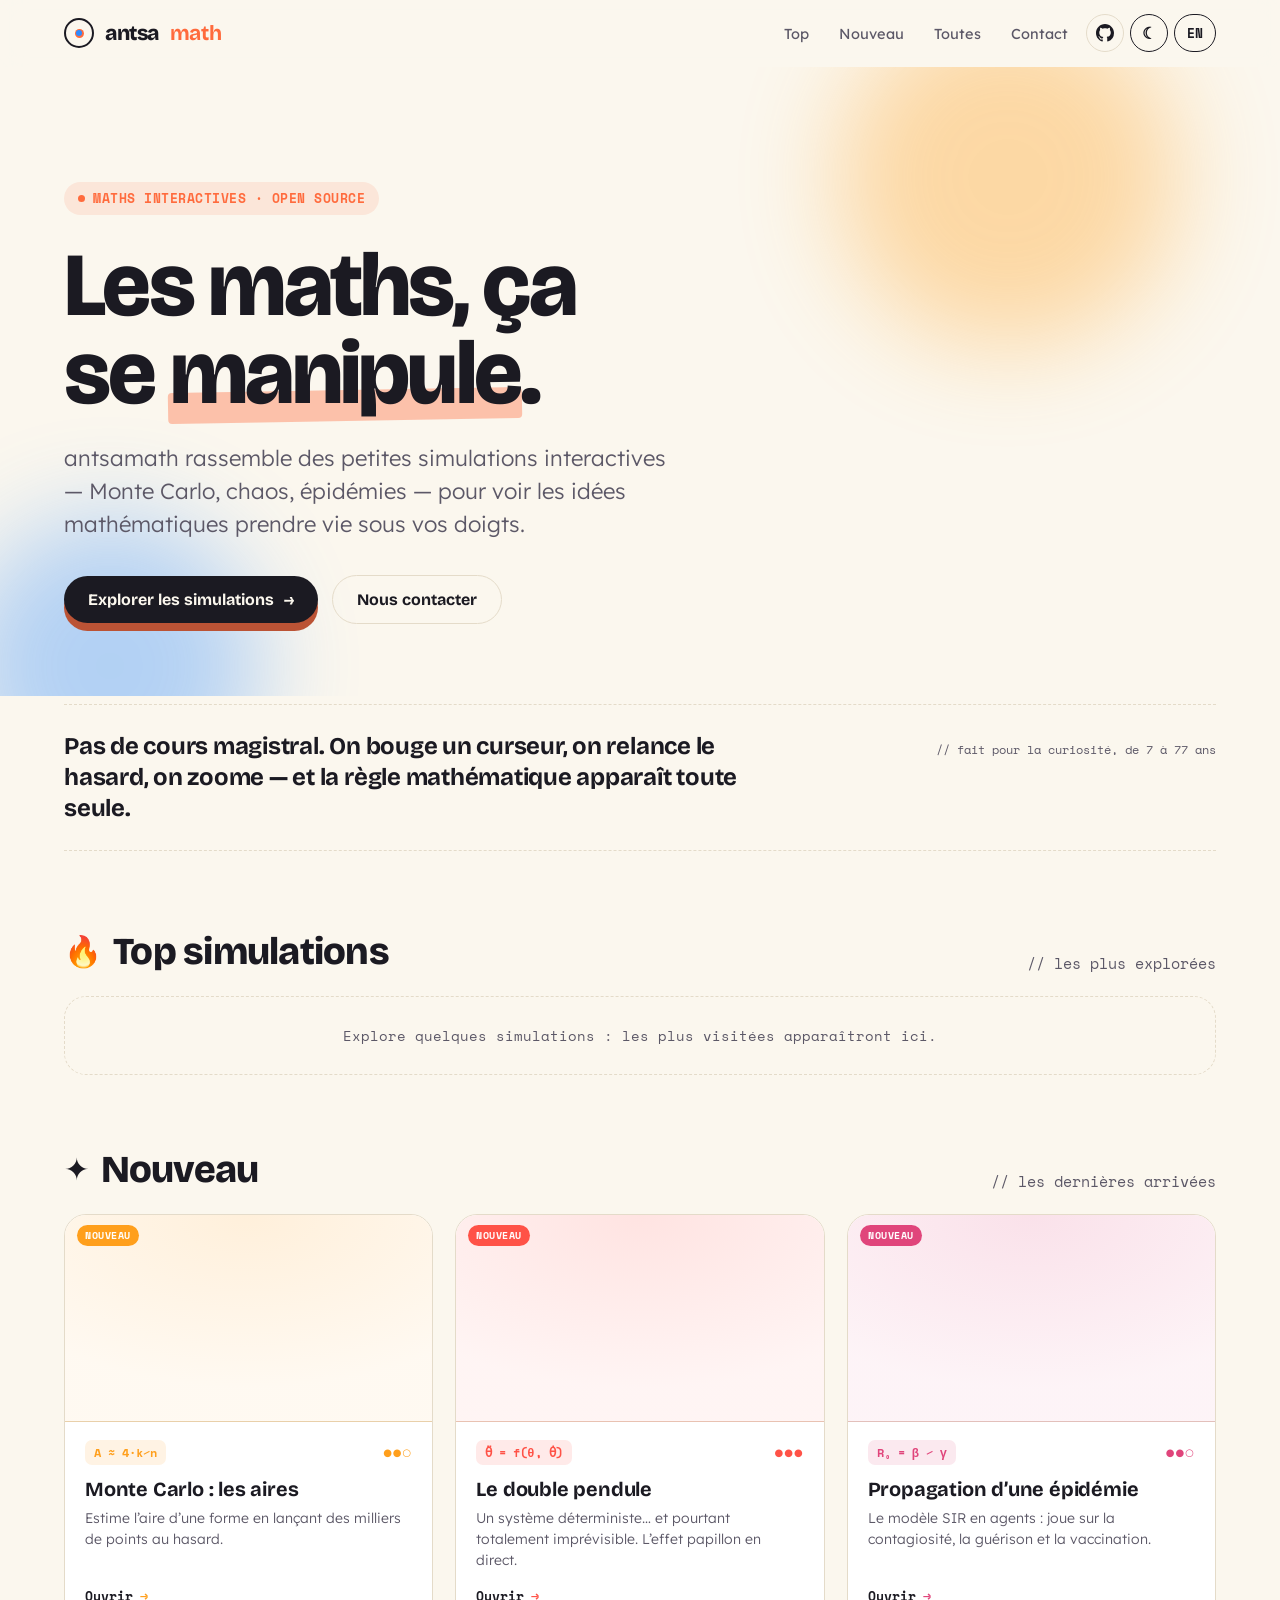
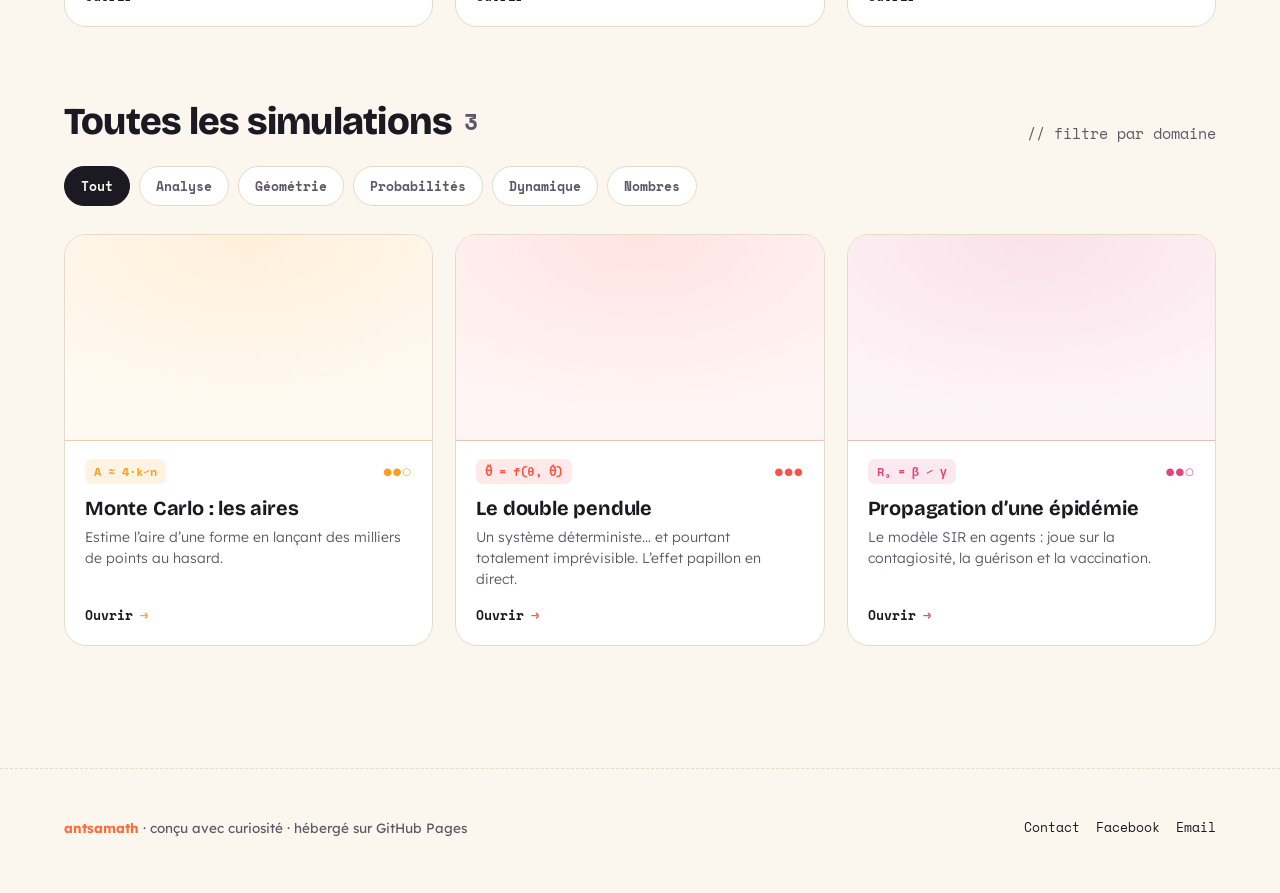
==== commit 181ef0a6: "version 2" ====
--- a/index.html
+++ b/index.html
@@ -1,201 +1,150 @@
 <!DOCTYPE html>
-<html lang="fr">
+<html lang="fr" data-theme="light">
 <head>
 <meta charset="UTF-8" />
 <meta name="viewport" content="width=device-width, initial-scale=1.0" />
-<title>antsamath — le laboratoire des maths</title>
+<title>antsamath — jouer avec les maths</title>
+<script>document.documentElement.dataset.theme=localStorage.getItem("antsamath-theme")||"light";document.documentElement.lang=localStorage.getItem("antsamath-lang")||"fr";</script>
 <link rel="preconnect" href="https://fonts.googleapis.com" />
 <link rel="preconnect" href="https://fonts.gstatic.com" crossorigin />
-<link href="https://fonts.googleapis.com/css2?family=Space+Grotesk:wght@400;500;600;700&family=Lexend:wght@300;400;500&family=JetBrains+Mono:wght@400;600;700&display=swap" rel="stylesheet" />
+<link href="https://fonts.googleapis.com/css2?family=Bricolage+Grotesque:opsz,wght@12..96,500;12..96,700;12..96,800&family=Lexend:wght@300;400;500;600&family=Space+Mono:wght@400;700&display=swap" rel="stylesheet" />
+<link rel="stylesheet" href="assets/theme-a.css" />
 <style>
-  :root {
-    --bg: #0B0B11;
-    --bg-2: #13131C;
-    --panel: #14141E;
-    --ink: #ECECF4;
-    --ink-soft: #9A9AB0;
-    --line: #26263A;
-    --accent: #18C2E8;
-    --display: "Space Grotesk", system-ui, sans-serif;
-    --body: "Lexend", system-ui, sans-serif;
-    --mono: "JetBrains Mono", ui-monospace, monospace;
-  }
-  * { box-sizing: border-box; }
-  html { scroll-behavior: smooth; }
-  body {
-    margin: 0; font-family: var(--body); color: var(--ink);
-    background: var(--bg);
-    background-image: radial-gradient(circle at 1px 1px, rgba(255,255,255,.045) 1px, transparent 0);
-    background-size: 26px 26px;
-    -webkit-font-smoothing: antialiased; overflow-x: hidden;
-  }
-  a { color: inherit; text-decoration: none; }
-
-  /* ---------- NAV ---------- */
-  .nav {
-    position: sticky; top: 0; z-index: 50;
-    display: flex; align-items: center; gap: 18px;
-    padding: 15px clamp(18px, 5vw, 64px);
-    background: color-mix(in srgb, var(--bg) 78%, transparent);
-    backdrop-filter: blur(12px);
-    border-bottom: 1px solid transparent; transition: border-color .3s;
-  }
-  .nav.scrolled { border-bottom-color: var(--line); }
-  .brand { display: flex; align-items: center; gap: 11px; font-family: var(--mono); font-weight: 700; font-size: 18px; letter-spacing: -.01em; }
-  .brand-mark { width: 28px; height: 28px; position: relative; flex: none; }
-  .brand-mark .orbit { position: absolute; inset: 0; border: 1.5px solid var(--ink); border-radius: 50%; }
-  .brand-mark .sun { position: absolute; top: 50%; left: 50%; width: 8px; height: 8px; margin: -4px; border-radius: 50%; background: var(--accent); box-shadow: 0 0 10px var(--accent); }
-  .brand-mark .moon { position: absolute; top: 50%; left: 50%; width: 5px; height: 5px; margin: -2.5px; border-radius: 50%; background: #FF5DA2; transform-origin: -7px center; animation: orbit 4.5s linear infinite; }
-  @keyframes orbit { to { transform: rotate(360deg); } }
-  .brand b { color: var(--accent); }
-  .nav-spacer { flex: 1; }
-  .nav-links { display: flex; align-items: center; gap: 4px; }
-  .nav-links a { font-family: var(--mono); font-size: 13px; color: var(--ink-soft); padding: 8px 12px; border-radius: 8px; transition: color .2s, background .2s; }
-  .nav-links a:hover { color: var(--ink); background: var(--bg-2); }
-  .langbtn { font-family: var(--mono); font-size: 12.5px; font-weight: 700; border: 1px solid var(--line); background: transparent; color: var(--ink); padding: 7px 11px; border-radius: 7px; cursor: pointer; transition: all .2s; }
-  .langbtn:hover { border-color: var(--accent); color: var(--accent); box-shadow: 0 0 14px -4px var(--accent); }
-  .gh { display: inline-grid; place-items: center; width: 36px; height: 36px; border-radius: 8px; border: 1px solid var(--line); transition: all .2s; }
-  .gh:hover { border-color: var(--accent); color: var(--accent); }
-  .gh svg { width: 17px; height: 17px; }
-
   /* ---------- HERO ---------- */
-  .hero { position: relative; padding: clamp(60px, 10vw, 130px) clamp(18px, 5vw, 64px) clamp(48px, 7vw, 90px); overflow: hidden; }
-  #hero-canvas { position: absolute; inset: 0; width: 100%; height: 100%; opacity: .7; pointer-events: none; z-index: 0; }
-  .hero::after { content: ""; position: absolute; inset: 0; z-index: 1; pointer-events: none; background: radial-gradient(120% 90% at 30% 20%, transparent 30%, var(--bg) 92%); }
-  .hero-inner { position: relative; z-index: 2; max-width: 1000px; }
-  .kicker { display: inline-flex; align-items: center; gap: 9px; font-family: var(--mono); font-size: 12px; font-weight: 700; letter-spacing: .12em; text-transform: uppercase; color: var(--accent); border: 1px solid color-mix(in srgb, var(--accent) 40%, var(--line)); padding: 7px 14px; border-radius: 6px; margin-bottom: 28px; background: color-mix(in srgb, var(--accent) 8%, transparent); white-space: nowrap; }
-  .kicker .pulse { width: 7px; height: 7px; border-radius: 50%; background: var(--accent); box-shadow: 0 0 9px var(--accent); animation: pulse 1.6s ease-in-out infinite; }
-  @keyframes pulse { 0%,100% { opacity: 1; } 50% { opacity: .3; } }
-  .hero h1 { font-family: var(--display); font-weight: 700; letter-spacing: -.03em; line-height: .96; font-size: clamp(44px, 8.5vw, 100px); margin: 0 0 26px; text-wrap: balance; }
-  .hero h1 .hl { color: transparent; background: linear-gradient(100deg, #18C2E8, #7C5CFF 45%, #FF5DA2); -webkit-background-clip: text; background-clip: text; }
-  .hero p.lede { font-size: clamp(17px, 2.2vw, 22px); line-height: 1.55; color: var(--ink-soft); max-width: 640px; margin: 0 0 38px; font-weight: 300; }
+  .hero { position: relative; padding: clamp(54px, 9vw, 116px) clamp(16px, 5vw, 64px) clamp(36px, 6vw, 72px); overflow: hidden; }
+  #hero-canvas { position: absolute; inset: -10% -5% auto -5%; width: 110%; height: 130%; opacity: .55; pointer-events: none; z-index: 0; }
+  .hero-blob { position: absolute; border-radius: 50%; filter: blur(50px); opacity: .35; z-index: 0; pointer-events: none; }
+  .hero-inner { position: relative; z-index: 2; max-width: 980px; }
+  .kicker { display: inline-flex; align-items: center; gap: 8px; font-family: var(--mono); font-size: 12.5px; font-weight: 700; letter-spacing: .04em; text-transform: uppercase; color: var(--accent); background: color-mix(in srgb, var(--accent) 12%, var(--bg)); padding: 7px 14px; border-radius: 999px; margin-bottom: 26px; }
+  .kicker .pulse { width: 7px; height: 7px; border-radius: 50%; background: var(--accent); animation: pulse 1.6s ease-in-out infinite; }
+  @keyframes pulse { 0%,100% { opacity: 1; transform: scale(1); } 50% { opacity: .4; transform: scale(.7); } }
+  .hero h1 { font-family: var(--display); font-weight: 800; letter-spacing: -.03em; line-height: .98; font-size: clamp(40px, 8vw, 90px); margin: 0 0 24px; text-wrap: balance; }
+  .hero h1 .hl { position: relative; white-space: nowrap; }
+  .hero h1 .hl::after { content: ""; position: absolute; left: -2px; right: -2px; bottom: .08em; height: .34em; background: color-mix(in srgb, var(--accent) 38%, transparent); border-radius: 4px; z-index: -1; transform: rotate(-1deg); }
+  .hero p.lede { font-size: clamp(17px, 2.2vw, 22px); line-height: 1.5; color: var(--ink-soft); max-width: 620px; margin: 0 0 34px; font-weight: 300; }
   .cta-row { display: flex; flex-wrap: wrap; gap: 14px; align-items: center; }
-  .btn { display: inline-flex; align-items: center; gap: 10px; font-family: var(--mono); font-weight: 700; font-size: 14.5px; padding: 15px 24px; border-radius: 9px; cursor: pointer; border: 0; transition: transform .15s, box-shadow .25s, background .2s; }
-  .btn-primary { background: var(--accent); color: #04141a; box-shadow: 0 0 0 0 var(--accent); }
-  .btn-primary:hover { transform: translateY(-2px); box-shadow: 0 0 26px -4px var(--accent); }
-  .btn-ghost { background: transparent; color: var(--ink); border: 1px solid var(--line); }
-  .btn-ghost:hover { border-color: var(--accent); color: var(--accent); transform: translateY(-2px); }
 
   /* ---------- MISSION STRIP ---------- */
-  .mission { padding: 6px clamp(18px, 5vw, 64px); }
-  .mission-inner { border-top: 1px solid var(--line); border-bottom: 1px solid var(--line); padding: 28px 0; display: flex; flex-wrap: wrap; gap: 14px 40px; align-items: baseline; justify-content: space-between; }
-  .mission-inner .big { font-family: var(--display); font-weight: 500; font-size: clamp(18px, 2.4vw, 25px); letter-spacing: -.01em; max-width: 760px; line-height: 1.3; }
-  .mission-inner .big em { font-style: normal; color: var(--accent); }
+  .mission { padding: 8px clamp(16px, 5vw, 64px) 6px; }
+  .mission-inner { border-top: 1px dashed var(--line); border-bottom: 1px dashed var(--line); padding: 26px 0; display: flex; flex-wrap: wrap; gap: 14px 40px; align-items: baseline; justify-content: space-between; }
+  .mission-inner .big { font-family: var(--display); font-weight: 700; font-size: clamp(18px, 2.4vw, 24px); letter-spacing: -.01em; max-width: 720px; line-height: 1.3; }
   .mission-inner .tag { font-family: var(--mono); font-size: 12px; color: var(--ink-soft); }
 
-  /* ---------- GALLERY ---------- */
-  .gallery-wrap { padding: clamp(48px, 7vw, 90px) clamp(18px, 5vw, 64px) 40px; }
-  .gh-head { display: flex; flex-wrap: wrap; align-items: flex-end; justify-content: space-between; gap: 18px; margin-bottom: 26px; }
-  .gh-head h2 { font-family: var(--display); font-weight: 700; font-size: clamp(28px, 4.4vw, 46px); letter-spacing: -.02em; margin: 0; }
-  .gh-head .sub { color: var(--ink-soft); font-size: 14.5px; font-family: var(--mono); }
-  .filters { display: flex; flex-wrap: wrap; gap: 8px; margin-bottom: 30px; }
-  .chip { font-family: var(--mono); font-size: 12.5px; font-weight: 600; padding: 9px 15px; border-radius: 7px; cursor: pointer; border: 1px solid var(--line); background: var(--panel); color: var(--ink-soft); transition: all .18s; }
-  .chip:hover { border-color: color-mix(in srgb, var(--accent) 60%, var(--line)); color: var(--ink); }
-  .chip.active { background: var(--accent); color: #04141a; border-color: var(--accent); }
+  /* ---------- SECTIONS ---------- */
+  main { padding: clamp(40px, 6vw, 72px) clamp(16px, 5vw, 64px) 20px; }
+  .section { margin-bottom: clamp(44px, 6vw, 72px); }
+  .sec-head { display: flex; flex-wrap: wrap; align-items: flex-end; justify-content: space-between; gap: 14px; margin-bottom: 22px; }
+  .sec-head h2 { font-family: var(--display); font-weight: 800; font-size: clamp(24px, 3.6vw, 38px); letter-spacing: -.02em; margin: 0; display: flex; align-items: center; gap: 12px; }
+  .sec-head h2 .ic { font-size: .8em; }
+  .sec-head .sub { color: var(--ink-soft); font-size: 14.5px; font-family: var(--mono); }
+  #filters { margin-bottom: 28px; }
+  .hint { font-family: var(--mono); font-size: 14px; color: var(--ink-soft); border: 1px dashed var(--line); border-radius: var(--r); padding: 28px; text-align: center; }
 
-  .grid { display: grid; grid-template-columns: repeat(auto-fill, minmax(290px, 1fr)); gap: 16px; }
-  .card {
-    display: flex; flex-direction: column; background: var(--panel);
-    border: 1px solid var(--line); border-radius: 14px; overflow: hidden;
-    position: relative; transition: transform .2s, box-shadow .25s, border-color .25s;
-  }
-  .card.is-hidden { display: none; }
-  .card::before { content: ""; position: absolute; inset: 0; border-radius: 14px; padding: 1px; background: linear-gradient(160deg, color-mix(in srgb, var(--c) 60%, transparent), transparent 55%); -webkit-mask: linear-gradient(#000 0 0) content-box, linear-gradient(#000 0 0); -webkit-mask-composite: xor; mask-composite: exclude; opacity: 0; transition: opacity .25s; pointer-events: none; }
-  .card:hover { transform: translateY(-5px); border-color: color-mix(in srgb, var(--c) 45%, var(--line)); box-shadow: 0 20px 44px -22px color-mix(in srgb, var(--c) 90%, transparent); }
-  .card:hover::before { opacity: 1; }
-  .thumb { position: relative; aspect-ratio: 16 / 9; background: radial-gradient(130% 130% at 50% 0%, color-mix(in srgb, var(--c) 14%, #0a0a12) 0%, #0a0a12 72%); border-bottom: 1px solid var(--line); }
-  .thumb canvas { position: absolute; inset: 0; width: 100%; height: 100%; }
-  .thumb .num { position: absolute; top: 10px; right: 12px; font-family: var(--mono); font-size: 11px; font-weight: 700; color: var(--c); opacity: .85; }
-  .cbody { padding: 16px 18px 18px; display: flex; flex-direction: column; flex: 1; }
-  .ctop { display: flex; align-items: center; justify-content: space-between; gap: 10px; margin-bottom: 12px; }
-  .formula { font-family: var(--mono); font-size: 11.5px; font-weight: 700; color: var(--c); border: 1px solid color-mix(in srgb, var(--c) 35%, var(--line)); padding: 3px 8px; border-radius: 6px; white-space: nowrap; }
-  .level { font-size: 10px; letter-spacing: 1px; color: var(--c); }
-  .ctitle { font-family: var(--display); font-weight: 600; font-size: 19px; letter-spacing: -.01em; margin: 0 0 7px; }
-  .cdesc { font-size: 13.5px; line-height: 1.5; color: var(--ink-soft); margin: 0 0 16px; font-weight: 300; flex: 1; }
-  .copen { display: inline-flex; align-items: center; gap: 7px; font-family: var(--mono); font-size: 12px; font-weight: 700; color: var(--ink); }
-  .copen-arr { transition: transform .2s; color: var(--c); }
-  .card:hover .copen-arr { transform: translateX(5px); }
-
-  /* ---------- FOOTER ---------- */
-  footer { padding: 48px clamp(18px, 5vw, 64px) 56px; border-top: 1px solid var(--line); margin-top: 28px; }
-  .foot-inner { display: flex; flex-wrap: wrap; gap: 20px; align-items: center; justify-content: space-between; }
-  .foot-inner .fnote { font-family: var(--mono); font-size: 12.5px; color: var(--ink-soft); }
-  .foot-inner .fnote b { color: var(--accent); }
-  .swatches { display: flex; gap: 6px; }
-  .swatches i { width: 13px; height: 13px; border-radius: 3px; display: block; box-shadow: 0 0 8px -1px currentColor; }
-
-  /* ---------- TOAST ---------- */
-  .toast { position: fixed; left: 50%; bottom: 28px; transform: translate(-50%, 20px); background: var(--panel); border: 1px solid var(--accent); color: var(--ink); font-family: var(--mono); font-size: 12.5px; font-weight: 700; padding: 13px 20px; border-radius: 9px; z-index: 100; opacity: 0; pointer-events: none; transition: opacity .25s, transform .25s; box-shadow: 0 0 30px -8px var(--accent); }
-  .toast.show { opacity: 1; transform: translate(-50%, 0); }
-
-  @media (max-width: 640px) { .nav-links a:not(.gh) { display: none; } }
+  /* ---------- ÉTAT VIDE ---------- */
+  .empty { max-width: 720px; margin: clamp(30px, 6vw, 70px) auto; padding: clamp(28px, 5vw, 48px); border: 1px dashed var(--line); border-radius: 26px; background: var(--card); }
+  .empty h2 { font-family: var(--display); font-weight: 800; font-size: clamp(24px, 4vw, 34px); margin: 0 0 14px; letter-spacing: -.02em; }
+  .empty p { color: var(--ink-soft); font-size: 15.5px; line-height: 1.6; margin: 0 0 20px; }
+  .empty pre { font-family: var(--mono); font-size: 13px; background: var(--bg-2); border: 1px solid var(--line); border-radius: 14px; padding: 18px 20px; overflow-x: auto; line-height: 1.7; color: var(--ink); }
+  .empty .accentword { color: var(--accent); }
 </style>
 </head>
 <body>
   <nav class="nav" id="nav">
-    <a href="#" class="brand">
+    <a href="index.html" class="brand">
       <span class="brand-mark"><span class="orbit"></span><span class="sun"></span><span class="moon"></span></span>
       antsa<b>math</b>
     </a>
     <span class="nav-spacer"></span>
     <div class="nav-links">
-      <a href="#galerie" data-fr="Galerie" data-en="Gallery">Galerie</a>
-      <a href="#mission" data-fr="Projet" data-en="Project">Projet</a>
+      <a class="txtlink" href="#top" data-fr="Top" data-en="Top">Top</a>
+      <a class="txtlink" href="#nouveau" data-fr="Nouveau" data-en="New">Nouveau</a>
+      <a class="txtlink" href="#tous" data-fr="Toutes" data-en="All">Toutes</a>
+      <a class="txtlink" href="contact.html" data-fr="Contact" data-en="Contact">Contact</a>
       <a class="gh" href="https://github.com" target="_blank" rel="noopener" aria-label="GitHub">
         <svg viewBox="0 0 16 16" fill="currentColor"><path d="M8 0C3.58 0 0 3.58 0 8c0 3.54 2.29 6.53 5.47 7.59.4.07.55-.17.55-.38 0-.19-.01-.82-.01-1.49-2.01.37-2.53-.49-2.69-.94-.09-.23-.48-.94-.82-1.13-.28-.15-.68-.52-.01-.53.63-.01 1.08.58 1.23.82.72 1.21 1.87.87 2.33.66.07-.52.28-.87.51-1.07-1.78-.2-3.64-.89-3.64-3.95 0-.87.31-1.59.82-2.15-.08-.2-.36-1.02.08-2.12 0 0 .67-.21 2.2.82.64-.18 1.32-.27 2-.27.68 0 1.36.09 2 .27 1.53-1.04 2.2-.82 2.2-.82.44 1.1.16 1.92.08 2.12.51.56.82 1.27.82 2.15 0 3.07-1.87 3.75-3.65 3.95.29.25.54.73.54 1.48 0 1.07-.01 1.93-.01 2.2 0 .21.15.46.55.38A8.01 8.01 0 0016 8c0-4.42-3.58-8-8-8z"/></svg>
       </a>
+      <button class="themebtn" type="button" aria-label="Mode sombre"></button>
       <button class="langbtn" type="button">EN</button>
     </div>
   </nav>
 
   <header class="hero">
     <canvas id="hero-canvas"></canvas>
+    <div class="hero-blob" style="width:340px;height:340px;background:#FF9F1C;top:-60px;right:8%;"></div>
+    <div class="hero-blob" style="width:300px;height:300px;background:#2E8BFF;bottom:-120px;left:-40px;"></div>
     <div class="hero-inner">
-      <span class="kicker"><span class="pulse"></span><span data-fr="Le laboratoire des maths" data-en="The maths laboratory">Le laboratoire des maths</span></span>
-      <h1 data-html="1" data-fr="Là où les maths &lt;span class='hl'&gt;s’animent&lt;/span&gt;." data-en="Where maths &lt;span class='hl'&gt;come alive&lt;/span&gt;.">Là où les maths <span class="hl">s’animent</span>.</h1>
-      <p class="lede" data-fr="Une collection de simulations interactives — fractales, chaos, probabilités, nombres premiers — à explorer, déformer et faire tourner. Chaque module est un petit terrain d’expérience." data-en="A collection of interactive simulations — fractals, chaos, probability, prime numbers — to explore, bend and run. Each module is a small experiment to play with.">Une collection de simulations interactives — fractales, chaos, probabilités, nombres premiers — à explorer, déformer et faire tourner. Chaque module est un petit terrain d’expérience.</p>
+      <span class="kicker"><span class="pulse"></span><span data-fr="Maths interactives · open source" data-en="Interactive maths · open source">Maths interactives · open source</span></span>
+      <h1 data-html="1" data-fr="Les maths, ça se &lt;span class='hl'&gt;manipule&lt;/span&gt;." data-en="Maths you can &lt;span class='hl'&gt;play with&lt;/span&gt;.">Les maths, ça se <span class="hl">manipule</span>.</h1>
+      <p class="lede" data-fr="antsamath rassemble des petites simulations interactives — Monte Carlo, chaos, épidémies — pour voir les idées mathématiques prendre vie sous vos doigts." data-en="antsamath gathers tiny interactive simulations — Monte Carlo, chaos, epidemics — so you can watch mathematical ideas come alive under your fingers.">antsamath rassemble des petites simulations interactives — Monte Carlo, chaos, épidémies — pour voir les idées mathématiques prendre vie sous vos doigts.</p>
       <div class="cta-row">
-        <a href="#galerie" class="btn btn-primary"><span data-fr="Entrer dans le labo" data-en="Enter the lab">Entrer dans le labo</span> →</a>
-        <a href="#mission" class="btn btn-ghost" data-fr="// le projet" data-en="// the project">// le projet</a>
+        <a href="#tous" class="btn btn-primary"><span data-fr="Explorer les simulations" data-en="Explore the simulations">Explorer les simulations</span> →</a>
+        <a href="contact.html" class="btn btn-ghost" data-fr="Nous contacter" data-en="Contact us">Nous contacter</a>
       </div>
     </div>
   </header>
 
-  <section class="mission" id="mission">
+  <section class="mission">
     <div class="mission-inner">
-      <div class="big" data-html="1" data-fr="On ne lit pas une formule : on la &lt;em&gt;fait tourner&lt;/em&gt;. Curseurs, hasard, zoom — et la structure mathématique se révèle d’elle-même." data-en="You don’t read a formula — you &lt;em&gt;run&lt;/em&gt; it. Sliders, randomness, zoom — and the mathematical structure reveals itself.">On ne lit pas une formule : on la <em>fait tourner</em>. Curseurs, hasard, zoom — et la structure mathématique se révèle d’elle-même.</div>
-      <div class="tag" data-fr="// open source · pour tous" data-en="// open source · for everyone">// open source · pour tous</div>
+      <div class="big" data-fr="Pas de cours magistral. On bouge un curseur, on relance le hasard, on zoome — et la règle mathématique apparaît toute seule." data-en="No lecture. Move a slider, reroll the randomness, zoom in — and the maths rule reveals itself.">Pas de cours magistral. On bouge un curseur, on relance le hasard, on zoome — et la règle mathématique apparaît toute seule.</div>
+      <div class="tag" data-fr="// fait pour la curiosité, de 7 à 77 ans" data-en="// built for the curious, ages 7 to 77">// fait pour la curiosité, de 7 à 77 ans</div>
     </div>
   </section>
 
-  <main class="gallery-wrap" id="galerie">
-    <div class="gh-head">
-      <div>
-        <h2 data-fr="Modules" data-en="Modules">Modules</h2>
-        <div class="sub" data-fr="// 12 simulations · choisis un domaine" data-en="// 12 simulations · pick a field">// 12 simulations · choisis un domaine</div>
-      </div>
+  <main>
+    <!-- ÉTAT VIDE -->
+    <div class="empty" id="empty" style="display:none">
+      <h2 data-fr="Aucune simulation… pour l’instant." data-en="No simulation… yet.">Aucune simulation… pour l’instant.</h2>
+      <p data-html="1" data-fr="Pour en ajouter une, dépose un dossier dans &lt;span class='accentword'&gt;artifacts/&lt;/span&gt; avec un fichier &lt;span class='accentword'&gt;meta.json&lt;/span&gt;. Le site le détecte tout seul." data-en="To add one, drop a folder in &lt;span class='accentword'&gt;artifacts/&lt;/span&gt; with a &lt;span class='accentword'&gt;meta.json&lt;/span&gt; file. The site detects it automatically.">Pour en ajouter une, dépose un dossier dans <span class="accentword">artifacts/</span> avec un fichier <span class="accentword">meta.json</span>. Le site le détecte tout seul.</p>
+      <pre>artifacts/
+└─ ma-simulation/
+   ├─ index.html
+   └─ meta.json</pre>
     </div>
-    <div class="filters" id="filters"></div>
-    <div class="grid" id="gallery"></div>
+
+    <!-- SECTIONS DYNAMIQUES -->
+    <div id="sections" style="display:none">
+      <section class="section" id="top">
+        <div class="sec-head">
+          <h2><span class="ic">🔥</span><span data-fr="Top simulations" data-en="Top simulations">Top simulations</span></h2>
+          <span class="sub" data-fr="// les plus explorées" data-en="// most explored">// les plus explorées</span>
+        </div>
+        <div class="grid" id="grid-top"></div>
+        <div class="hint" id="top-hint" data-fr="Explore quelques simulations : les plus visitées apparaîtront ici." data-en="Explore a few simulations: the most visited ones will show up here.">Explore quelques simulations : les plus visitées apparaîtront ici.</div>
+      </section>
+
+      <section class="section" id="nouveau">
+        <div class="sec-head">
+          <h2><span class="ic">✦</span><span data-fr="Nouveau" data-en="New">Nouveau</span></h2>
+          <span class="sub" data-fr="// les dernières arrivées" data-en="// freshly added">// les dernières arrivées</span>
+        </div>
+        <div class="grid" id="grid-new"></div>
+      </section>
+
+      <section class="section" id="tous">
+        <div class="sec-head">
+          <h2><span data-fr="Toutes les simulations" data-en="All simulations">Toutes les simulations</span> <span class="sub" id="count-all" style="font-size:.6em"></span></h2>
+          <span class="sub" data-fr="// filtre par domaine" data-en="// filter by field">// filtre par domaine</span>
+        </div>
+        <div class="filters" id="filters"></div>
+        <div class="grid" id="grid-all"></div>
+      </section>
+    </div>
   </main>
 
   <footer>
     <div class="foot-inner">
-      <div class="fnote"><b>antsamath</b> · <span data-fr="open source · sur GitHub Pages" data-en="open source · on GitHub Pages">open source · sur GitHub Pages</span></div>
-      <div class="swatches" aria-hidden="true">
-        <i style="background:#18C2E8;color:#18C2E8"></i><i style="background:#7C5CFF;color:#7C5CFF"></i><i style="background:#FF5DA2;color:#FF5DA2"></i><i style="background:#F4C20D;color:#F4C20D"></i><i style="background:#1FB36B;color:#1FB36B"></i><i style="background:#FF5247;color:#FF5247"></i>
+      <div class="fnote"><b>antsamath</b> · <span data-fr="conçu avec curiosité · hébergé sur GitHub Pages" data-en="made with curiosity · hosted on GitHub Pages">conçu avec curiosité · hébergé sur GitHub Pages</span></div>
+      <div class="foot-links">
+        <a href="contact.html" data-fr="Contact" data-en="Contact">Contact</a>
+        <a href="https://www.facebook.com/Mathmantique" target="_blank" rel="noopener">Facebook</a>
+        <a href="mailto:antsamath.cdf@gmail.com">Email</a>
       </div>
     </div>
   </footer>
 
+  <script src="assets/config.js"></script>
   <script src="assets/sketches.js"></script>
-  <script src="assets/modules.js"></script>
-  <script src="assets/app.js"></script>
-  <script>
-    initPage({ sketch: "heroField", colors: ["#18C2E8", "#7C5CFF", "#FF5DA2", "#F4C20D", "#1FB36B", "#FF5247"], fps: 60 });
-    const nav = document.getElementById("nav");
-    const onScroll = () => nav.classList.toggle("scrolled", window.scrollY > 8);
-    window.addEventListener("scroll", onScroll, { passive: true }); onScroll();
-  </script>
+  <script src="assets/common.js"></script>
+  <script src="assets/home.js"></script>
 </body>
 </html>
--- a/assets/theme-a.css
+++ b/assets/theme-a.css
@@ -0,0 +1,160 @@
+/* antsamath — design tokens & composants partagés (Theme A : Playground)
+   Mode clair par défaut + mode sombre via html[data-theme="dark"]. */
+
+:root {
+  --bg: #FBF7EE;
+  --bg-2: #F3ECDD;
+  --ink: #1B1A22;
+  --ink-soft: #5C5867;
+  --line: #E4DBC9;
+  --card: #FFFFFF;
+  --thumb-base: #FFFFFF;
+  --accent: #FF6B3D;
+  --shadow: rgba(40, 28, 14, .14);
+  --display: "Bricolage Grotesque", system-ui, sans-serif;
+  --body: "Lexend", system-ui, sans-serif;
+  --mono: "Space Mono", ui-monospace, monospace;
+  --r: 22px;
+}
+html[data-theme="dark"] {
+  --bg: #15131B;
+  --bg-2: #1F1C27;
+  --ink: #F3EFE7;
+  --ink-soft: #A7A0B2;
+  --line: #302B3A;
+  --card: #1E1B26;
+  --thumb-base: #141019;
+  --accent: #FF7A4D;
+  --shadow: rgba(0, 0, 0, .55);
+}
+
+* { box-sizing: border-box; }
+html { scroll-behavior: smooth; }
+body {
+  margin: 0;
+  font-family: var(--body);
+  background: var(--bg);
+  color: var(--ink);
+  -webkit-font-smoothing: antialiased;
+  overflow-x: hidden;
+  transition: background .35s ease, color .35s ease;
+}
+a { color: inherit; text-decoration: none; }
+::selection { background: color-mix(in srgb, var(--accent) 40%, transparent); }
+
+/* ---------- NAV ---------- */
+.nav {
+  position: sticky; top: 0; z-index: 50;
+  display: flex; align-items: center; gap: 14px;
+  padding: 14px clamp(16px, 5vw, 64px);
+  background: color-mix(in srgb, var(--bg) 82%, transparent);
+  backdrop-filter: blur(12px);
+  border-bottom: 1px solid transparent;
+  transition: border-color .3s, background .3s;
+}
+.nav.scrolled { border-bottom-color: var(--line); }
+.brand { display: flex; align-items: center; gap: 11px; font-family: var(--display); font-weight: 800; font-size: 21px; letter-spacing: -.02em; }
+.brand-mark { width: 30px; height: 30px; position: relative; flex: none; }
+.brand-mark .orbit { position: absolute; inset: 0; border: 2px solid var(--ink); border-radius: 50%; }
+.brand-mark .sun { position: absolute; top: 50%; left: 50%; width: 9px; height: 9px; margin: -4.5px; border-radius: 50%; background: var(--accent); }
+.brand-mark .moon { position: absolute; top: 50%; left: 50%; width: 6px; height: 6px; margin: -3px; border-radius: 50%; background: #2E8BFF; transform-origin: -7px center; animation: orbit 4.5s linear infinite; }
+@keyframes orbit { to { transform: rotate(360deg); } }
+.brand b { color: var(--accent); }
+.nav-spacer { flex: 1; }
+.nav-links { display: flex; align-items: center; gap: 6px; }
+.nav-links a.txtlink { font-family: var(--body); font-size: 14.5px; color: var(--ink-soft); padding: 8px 12px; border-radius: 10px; transition: color .2s, background .2s; }
+.nav-links a.txtlink:hover { color: var(--ink); background: var(--bg-2); }
+
+/* toggles : langue + thème */
+.langbtn, .themebtn {
+  font-family: var(--mono); font-size: 12.5px; font-weight: 700;
+  border: 1.5px solid var(--ink); background: transparent; color: var(--ink);
+  height: 38px; padding: 0 12px; border-radius: 999px; cursor: pointer; transition: all .2s;
+  display: inline-flex; align-items: center; justify-content: center;
+}
+.themebtn { width: 38px; padding: 0; font-size: 16px; }
+.langbtn:hover, .themebtn:hover { background: var(--ink); color: var(--bg); }
+.themebtn::before { content: "☾"; }
+html[data-theme="dark"] .themebtn::before { content: "☀"; }
+.gh { display: inline-grid; place-items: center; width: 38px; height: 38px; border-radius: 999px; border: 1.5px solid var(--line); color: var(--ink); transition: all .2s; }
+.gh:hover { border-color: var(--ink); transform: rotate(-8deg); }
+.gh svg { width: 18px; height: 18px; }
+
+/* ---------- BOUTONS ---------- */
+.btn {
+  display: inline-flex; align-items: center; gap: 10px;
+  font-family: var(--display); font-weight: 700; font-size: 16px;
+  padding: 14px 24px; border-radius: 999px; cursor: pointer; border: 0;
+  transition: transform .15s, box-shadow .2s; text-align: left;
+}
+.btn-primary { background: var(--ink); color: var(--bg); box-shadow: 0 8px 0 0 color-mix(in srgb, var(--accent) 70%, var(--ink)); }
+.btn-primary:hover { transform: translateY(-2px); box-shadow: 0 10px 0 0 color-mix(in srgb, var(--accent) 70%, var(--ink)); }
+.btn-primary:active { transform: translateY(4px); box-shadow: 0 2px 0 0 color-mix(in srgb, var(--accent) 70%, var(--ink)); }
+.btn-ghost { background: transparent; color: var(--ink); border: 1.5px solid var(--line); }
+.btn-ghost:hover { border-color: var(--ink); transform: translateY(-2px); }
+
+/* ---------- CHIPS / FILTRES ---------- */
+.filters { display: flex; flex-wrap: wrap; gap: 9px; }
+.chip {
+  font-family: var(--mono); font-size: 13px; font-weight: 700;
+  padding: 9px 16px; border-radius: 999px; cursor: pointer;
+  border: 1.5px solid var(--line); background: var(--card); color: var(--ink-soft);
+  transition: all .18s;
+}
+.chip:hover { border-color: var(--ink); color: var(--ink); }
+.chip.active { background: var(--ink); color: var(--bg); border-color: var(--ink); }
+
+/* ---------- CARTE D'ARTEFACT ---------- */
+.grid { display: grid; grid-template-columns: repeat(auto-fill, minmax(280px, 1fr)); gap: 22px; }
+.card {
+  display: flex; flex-direction: column; background: var(--card);
+  border: 1px solid var(--line); border-radius: var(--r); overflow: hidden;
+  transition: transform .22s cubic-bezier(.2,.9,.3,1.2), box-shadow .22s, border-color .22s;
+  position: relative; opacity: 0; transform: translateY(14px); animation: cardIn .5s forwards;
+}
+@keyframes cardIn { to { opacity: 1; transform: translateY(0); } }
+.card.is-hidden { display: none; }
+.card:hover { transform: translateY(-7px); border-color: color-mix(in srgb, var(--c) 55%, var(--line)); box-shadow: 0 18px 38px -16px color-mix(in srgb, var(--c) 60%, transparent); }
+.thumb {
+  position: relative; aspect-ratio: 16 / 9;
+  background: radial-gradient(120% 120% at 50% 0%, color-mix(in srgb, var(--c) 16%, var(--thumb-base)) 0%, color-mix(in srgb, var(--c) 6%, var(--thumb-base)) 70%);
+  border-bottom: 1px solid color-mix(in srgb, var(--c) 18%, var(--line));
+  transition: background .25s;
+}
+.card:hover .thumb { background: radial-gradient(120% 120% at 50% 0%, color-mix(in srgb, var(--c) 26%, var(--thumb-base)) 0%, color-mix(in srgb, var(--c) 10%, var(--thumb-base)) 70%); }
+.thumb canvas { position: absolute; inset: 0; width: 100%; height: 100%; }
+.thumb .num { position: absolute; top: 10px; right: 12px; font-family: var(--mono); font-size: 11px; font-weight: 700; color: color-mix(in srgb, var(--c) 75%, var(--ink)); opacity: .7; }
+.thumb .badge-new { position: absolute; top: 10px; left: 12px; font-family: var(--mono); font-size: 10px; font-weight: 700; text-transform: uppercase; letter-spacing: .05em; color: #fff; background: var(--c); padding: 3px 8px; border-radius: 999px; }
+.cbody { padding: 18px 20px 20px; display: flex; flex-direction: column; flex: 1; }
+.ctop { display: flex; align-items: center; justify-content: space-between; gap: 10px; margin-bottom: 12px; }
+.formula { font-family: var(--mono); font-size: 12px; font-weight: 700; color: var(--c); background: color-mix(in srgb, var(--c) 12%, var(--thumb-base)); padding: 4px 9px; border-radius: 7px; white-space: nowrap; overflow: hidden; text-overflow: ellipsis; max-width: 60%; }
+.level { font-size: 10px; letter-spacing: 1px; color: var(--c); }
+.ctitle { font-family: var(--display); font-weight: 700; font-size: 20px; letter-spacing: -.01em; margin: 0 0 7px; }
+.cdesc { font-size: 14px; line-height: 1.5; color: var(--ink-soft); margin: 0 0 16px; font-weight: 300; flex: 1; }
+.copen { display: inline-flex; align-items: center; gap: 7px; font-family: var(--mono); font-size: 12.5px; font-weight: 700; color: var(--ink); }
+.copen .arr { transition: transform .2s; color: var(--c); }
+.card:hover .copen .arr { transform: translateX(5px); }
+.card .visits { font-family: var(--mono); font-size: 11px; color: var(--ink-soft); }
+
+/* ---------- TOAST ---------- */
+.toast {
+  position: fixed; left: 50%; bottom: 28px; transform: translate(-50%, 20px);
+  background: var(--ink); color: var(--bg); font-family: var(--mono); font-size: 13px; font-weight: 700;
+  padding: 13px 20px; border-radius: 999px; z-index: 100; opacity: 0; pointer-events: none;
+  transition: opacity .25s, transform .25s; box-shadow: 0 14px 30px -10px rgba(0,0,0,.4); max-width: 90vw; text-align: center;
+}
+.toast.show { opacity: 1; transform: translate(-50%, 0); }
+
+/* ---------- FOOTER ---------- */
+footer { padding: 48px clamp(16px, 5vw, 64px) 56px; border-top: 1px dashed var(--line); margin-top: 30px; }
+.foot-inner { display: flex; flex-wrap: wrap; gap: 20px; align-items: center; justify-content: space-between; }
+.foot-inner .fnote { font-size: 13.5px; color: var(--ink-soft); }
+.foot-inner .fnote b { color: var(--accent); }
+.foot-links { display: flex; gap: 16px; font-family: var(--mono); font-size: 13px; }
+.foot-links a:hover { color: var(--accent); }
+.swatches { display: flex; gap: 6px; }
+.swatches i { width: 14px; height: 14px; border-radius: 4px; display: block; }
+
+@media (max-width: 680px) {
+  .nav-links a.txtlink { display: none; }
+}
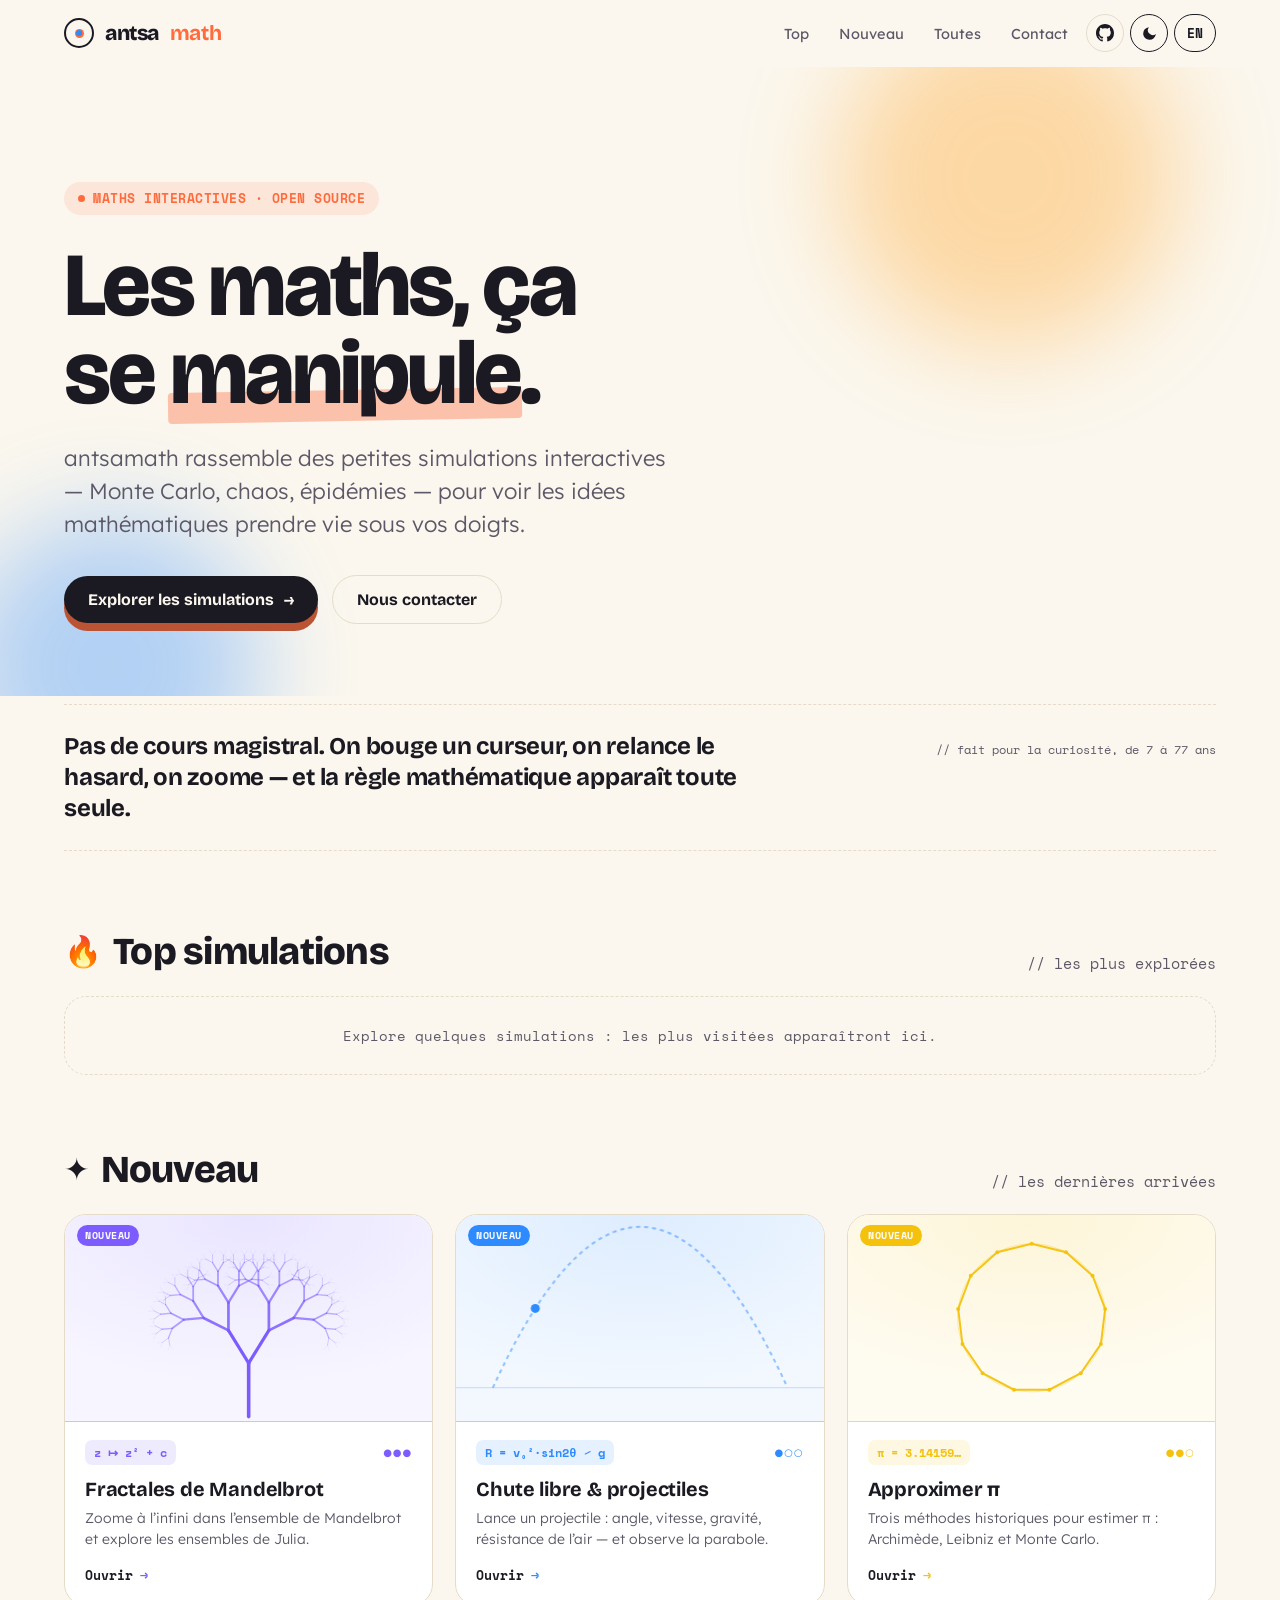
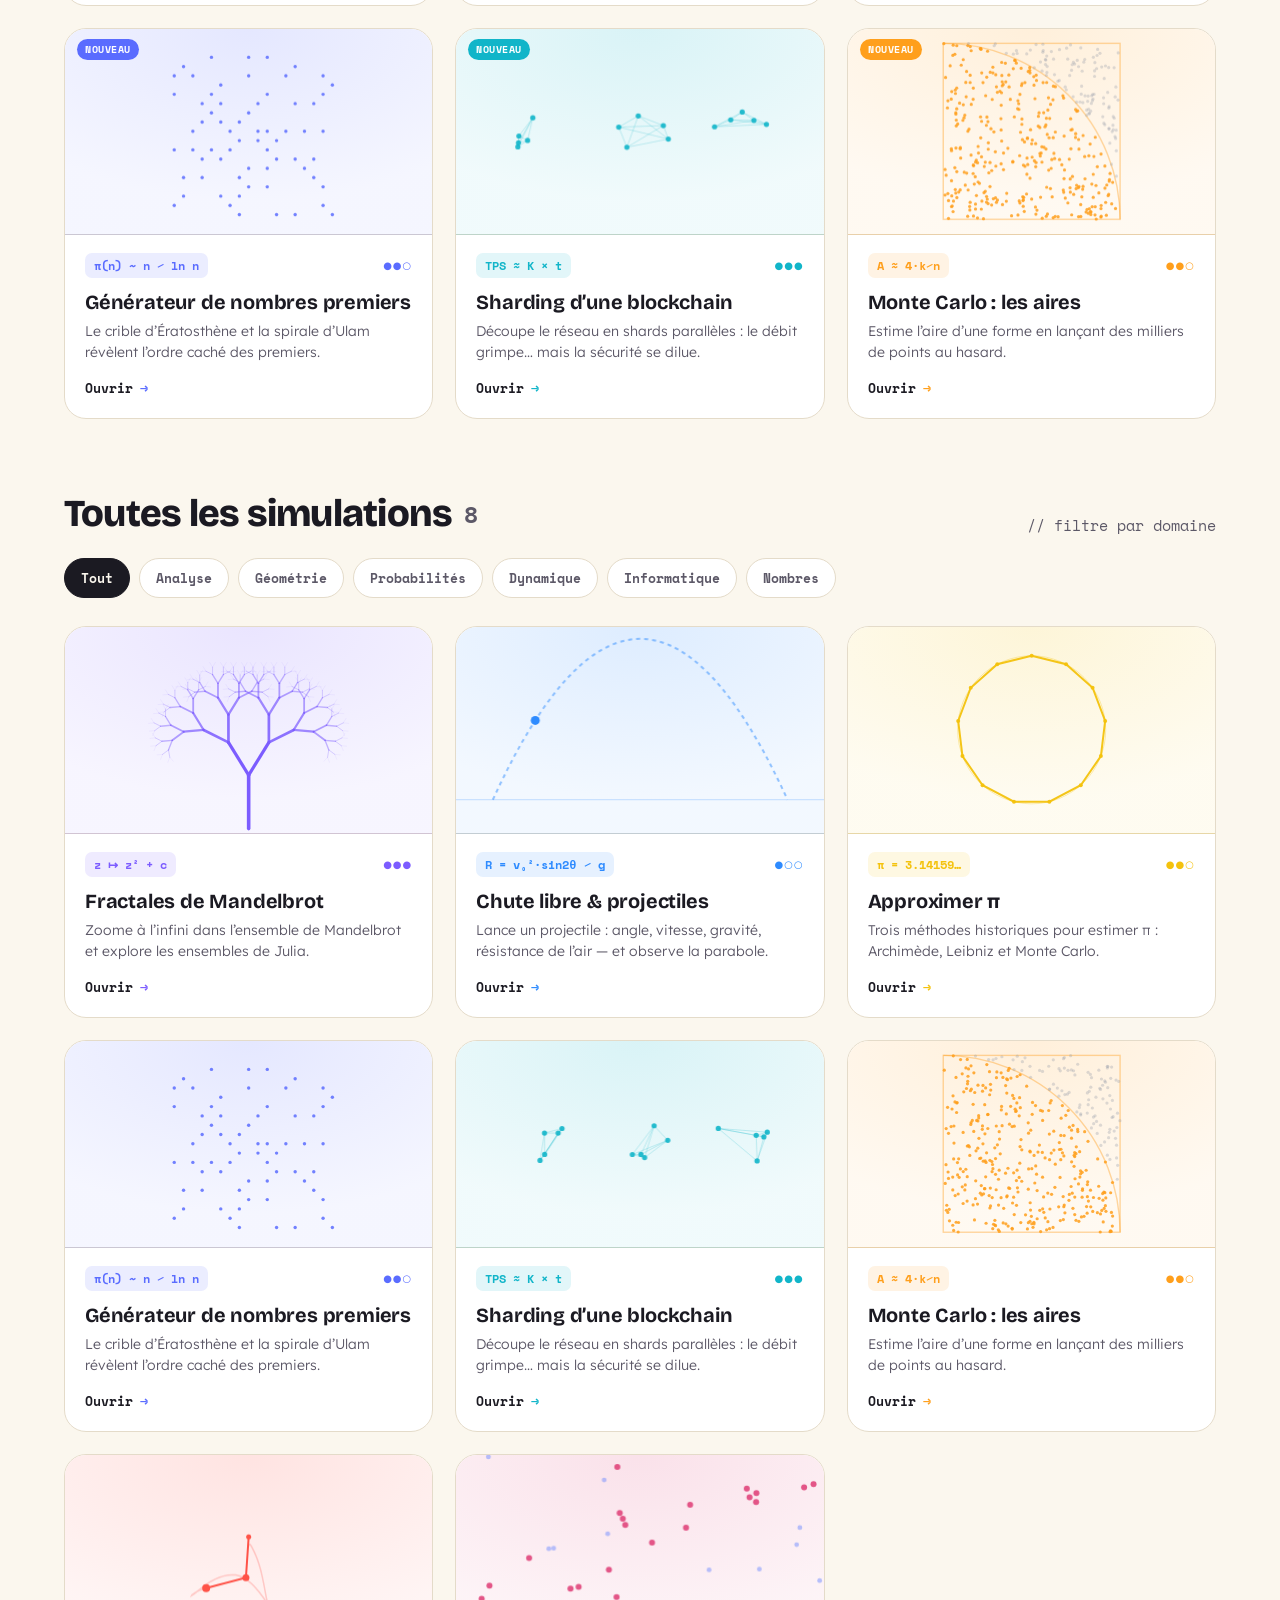
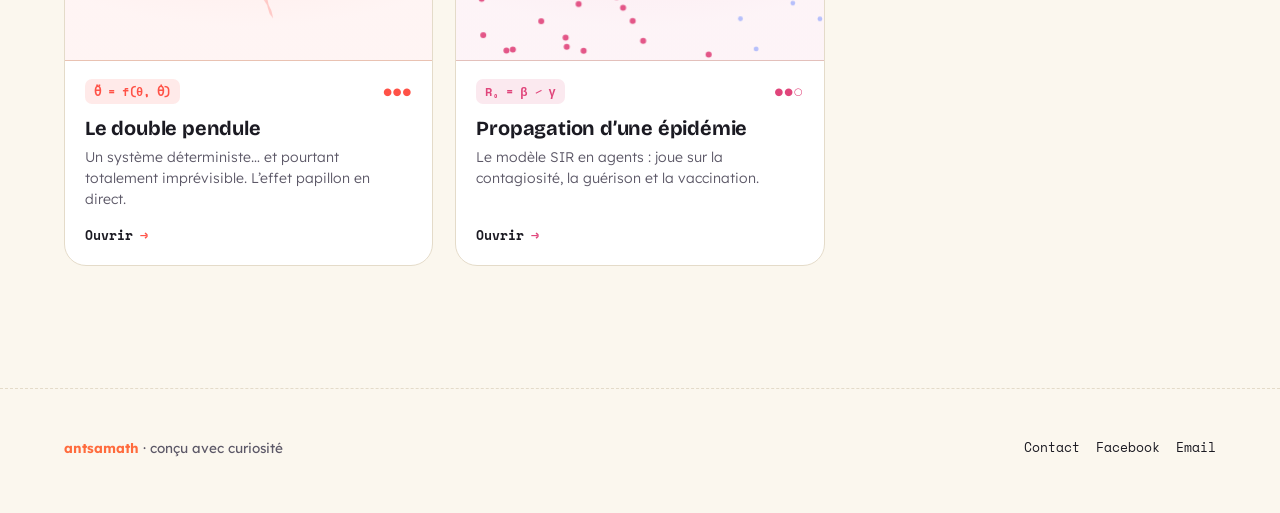
==== commit 9dd0d56e: "black scholes" ====
--- a/index.html
+++ b/index.html
@@ -133,10 +133,10 @@
 
   <footer>
     <div class="foot-inner">
-      <div class="fnote"><b>antsamath</b> · <span data-fr="conçu avec curiosité · hébergé sur GitHub Pages" data-en="made with curiosity · hosted on GitHub Pages">conçu avec curiosité · hébergé sur GitHub Pages</span></div>
+      <div class="fnote"><b>antsamath</b> · <span data-fr="conçu avec curiosité" data-en="made with curiosity">conçu avec curiosité</span></div>
       <div class="foot-links">
         <a href="contact.html" data-fr="Contact" data-en="Contact">Contact</a>
-        <a href="https://www.facebook.com/Mathmantique" target="_blank" rel="noopener">Facebook</a>
+        <a href="https://www.facebook.com/share/18awvnN48U/" target="_blank" rel="noopener">Facebook</a>
         <a href="mailto:antsamath.cdf@gmail.com">Email</a>
       </div>
     </div>
--- a/assets/theme-a.css
+++ b/assets/theme-a.css
@@ -72,10 +72,9 @@
   height: 38px; padding: 0 12px; border-radius: 999px; cursor: pointer; transition: all .2s;
   display: inline-flex; align-items: center; justify-content: center;
 }
-.themebtn { width: 38px; padding: 0; font-size: 16px; }
+.themebtn { width: 38px; padding: 0; }
+.themebtn svg { width: 17px; height: 17px; display: block; }
 .langbtn:hover, .themebtn:hover { background: var(--ink); color: var(--bg); }
-.themebtn::before { content: "☾"; }
-html[data-theme="dark"] .themebtn::before { content: "☀"; }
 .gh { display: inline-grid; place-items: center; width: 38px; height: 38px; border-radius: 999px; border: 1.5px solid var(--line); color: var(--ink); transition: all .2s; }
 .gh:hover { border-color: var(--ink); transform: rotate(-8deg); }
 .gh svg { width: 18px; height: 18px; }
@@ -110,9 +109,10 @@
   display: flex; flex-direction: column; background: var(--card);
   border: 1px solid var(--line); border-radius: var(--r); overflow: hidden;
   transition: transform .22s cubic-bezier(.2,.9,.3,1.2), box-shadow .22s, border-color .22s;
-  position: relative; opacity: 0; transform: translateY(14px); animation: cardIn .5s forwards;
+  position: relative; opacity: 1; animation: cardIn .5s both;
 }
-@keyframes cardIn { to { opacity: 1; transform: translateY(0); } }
+@keyframes cardIn { from { opacity: 0; transform: translateY(14px); } to { opacity: 1; transform: translateY(0); } }
+@media (prefers-reduced-motion: reduce) { .card { animation: none; opacity: 1; transform: none; } }
 .card.is-hidden { display: none; }
 .card:hover { transform: translateY(-7px); border-color: color-mix(in srgb, var(--c) 55%, var(--line)); box-shadow: 0 18px 38px -16px color-mix(in srgb, var(--c) 60%, transparent); }
 .thumb {
